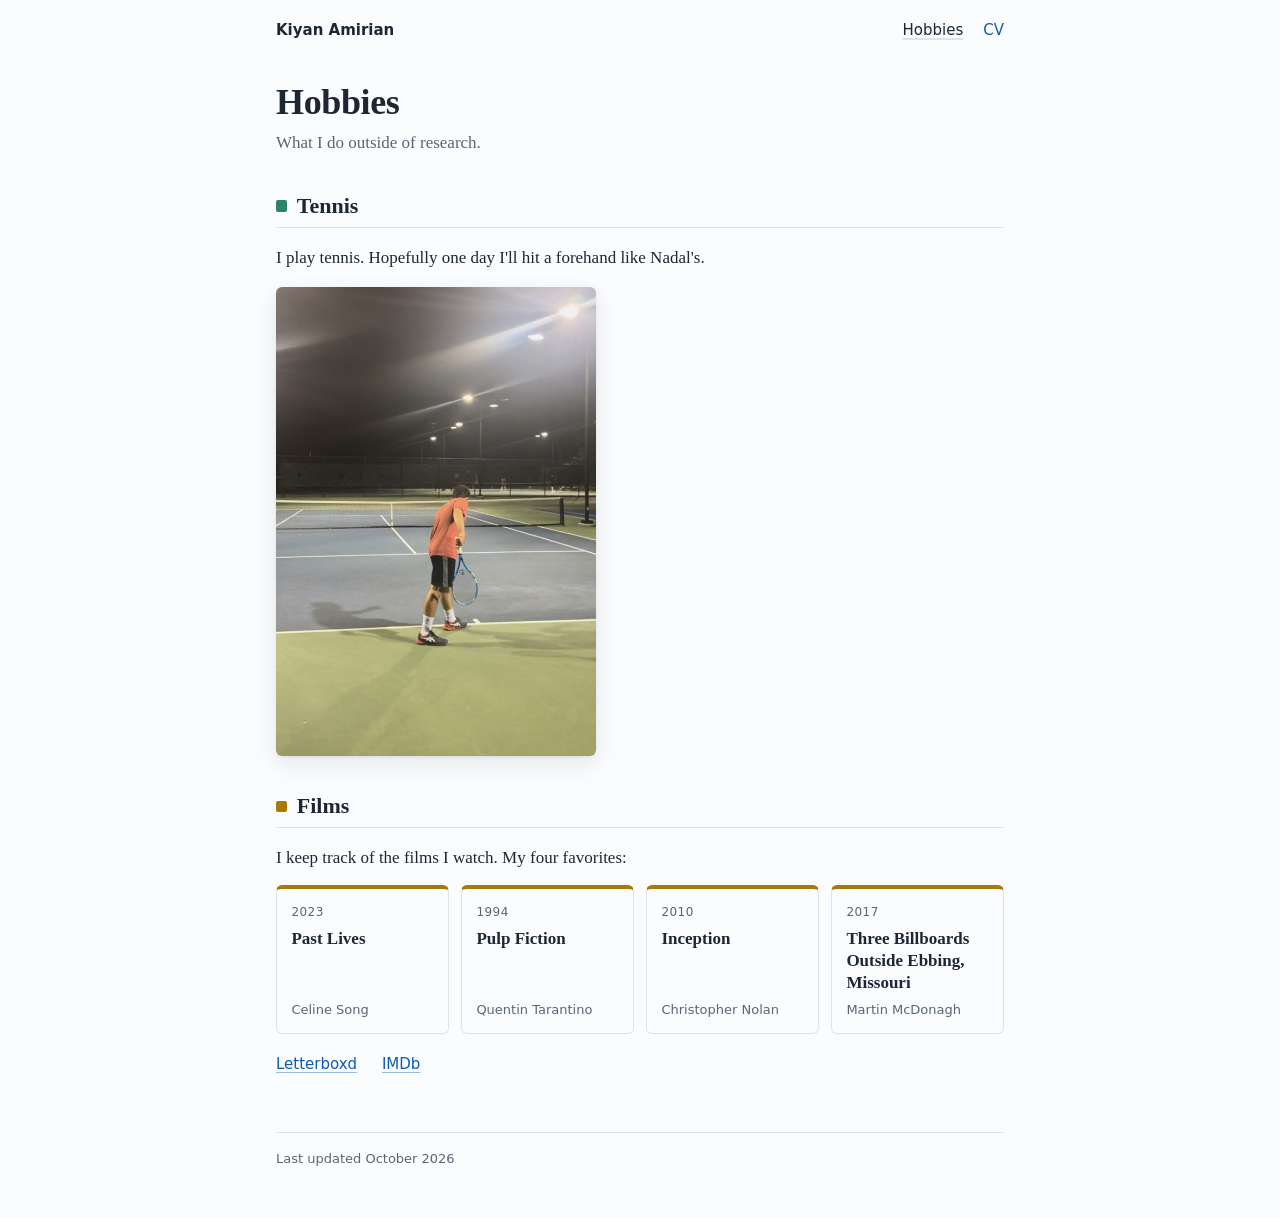
==== hobbies.html @ 1904d7dd "Add hobbies, news, research interests, teaching, awards, FP-DeErr logo, favicon, and search metadata" ====
<!DOCTYPE html>
<html lang="en">
<head>
<meta charset="utf-8">
<meta name="viewport" content="width=device-width, initial-scale=1">
<title>Hobbies | Kiyan Amirian</title>
<meta name="description" content="Kiyan Amirian outside of research: tennis and films.">
<link rel="canonical" href="https://kamirian.github.io/hobbies.html">
<link rel="icon" href="favicon.svg" type="image/svg+xml">
<link rel="icon" href="favicon-32.png" sizes="32x32" type="image/png">
<link rel="apple-touch-icon" href="apple-touch-icon.png">
<link rel="stylesheet" href="style.css">
</head>
<body>
<nav class="topbar" aria-label="Site">
  <a class="home" href="./">Kiyan Amirian</a>
  <ul>
    <li><a href="hobbies.html" aria-current="page">Hobbies</a></li>
    <li><a href="cv.pdf">CV</a></li>
  </ul>
</nav>
<main>

  <h1>Hobbies</h1>
  <p class="role">What I do outside of research.</p>

  <section class="hobby tennis" aria-labelledby="tennis">
    <h2 id="tennis">Tennis</h2>
    <p>I play tennis. Hopefully one day I'll hit a forehand like Nadal's.</p>
    <figure>
      <img src="tennis.jpg" alt="Kiyan about to serve on a floodlit tennis court at night" width="589" height="863" loading="lazy">
    </figure>
  </section>

  <section class="hobby films" aria-labelledby="films">
    <h2 id="films">Films</h2>
    <p>I keep track of the films I watch. My four favorites:</p>
    <ul class="film-cards">
      <li><a href="https://letterboxd.com/film/past-lives/"><span class="film-year">2023</span><span class="film-title">Past Lives</span><span class="film-meta">Celine Song</span></a></li>
      <li><a href="https://letterboxd.com/film/pulp-fiction/"><span class="film-year">1994</span><span class="film-title">Pulp Fiction</span><span class="film-meta">Quentin Tarantino</span></a></li>
      <li><a href="https://letterboxd.com/film/inception/"><span class="film-year">2010</span><span class="film-title">Inception</span><span class="film-meta">Christopher Nolan</span></a></li>
      <li><a href="https://letterboxd.com/film/three-billboards-outside-ebbing-missouri/"><span class="film-year">2017</span><span class="film-title">Three Billboards Outside Ebbing, Missouri</span><span class="film-meta">Martin McDonagh</span></a></li>
    </ul>
    <p class="linkrow">
      <a href="https://letterboxd.com/kiyanamirian/">Letterboxd</a>
      <a href="https://www.imdb.com/user/p.f5hll4k76wvq2uwtky4mo5vdn4/">IMDb</a>
    </p>
  </section>

  <footer>Last updated October 2026</footer>

</main>
</body>
</html>
---- style.css ----
:root {
  --bg: #fbfcfd;
  --ink: #1d2733;
  --muted: #5a6572;
  --rule: #dde3e9;
  --link: #0b5cad;
  --force: #2f6fb5;
  --phase: #a8780a;
  --ion: #2b8467;
  --shadow: 0 1px 2px rgba(29, 39, 51, 0.08), 0 8px 24px rgba(29, 39, 51, 0.10);
  --serif: Charter, "Bitstream Charter", "Sitka Text", Cambria, Georgia, serif;
  --sans: system-ui, -apple-system, "Segoe UI", Roboto, "Helvetica Neue", Arial, sans-serif;
}
@media (prefers-color-scheme: dark) {
  :root {
    --bg: #14181d;
    --ink: #e4e8ec;
    --muted: #9aa5b1;
    --rule: #2c343d;
    --link: #86b6ee;
    --force: #6fa3e0;
    --phase: #d9ab45;
    --ion: #5cc19d;
    --shadow: 0 1px 2px rgba(0, 0, 0, 0.4), 0 8px 24px rgba(0, 0, 0, 0.35);
  }
}
* { box-sizing: border-box; }
html { -webkit-text-size-adjust: 100%; }
body {
  margin: 0;
  background: var(--bg);
  color: var(--ink);
  font-family: var(--serif);
  font-size: 1.0625rem;
  line-height: 1.6;
}
main {
  max-width: 48rem;
  margin: 0 auto;
  padding: 2.5rem 1.25rem 3rem;
}
a {
  color: var(--link);
  text-underline-offset: 0.18em;
  text-decoration-thickness: 1px;
  text-decoration-color: color-mix(in srgb, var(--link) 40%, transparent);
}
a:hover { text-decoration-color: currentColor; }
a:focus-visible { outline: 2px solid var(--link); outline-offset: 2px; border-radius: 2px; }

/* top bar */
.topbar {
  max-width: 48rem;
  margin: 0 auto;
  padding: 1.1rem 1.25rem 0;
  display: flex;
  align-items: baseline;
  justify-content: space-between;
  gap: 1rem;
  font-family: var(--sans);
  font-size: 0.9375rem;
}
.topbar .home { color: var(--ink); font-weight: 600; text-decoration: none; }
.topbar ul { list-style: none; margin: 0; padding: 0; display: flex; gap: 1.25rem; }
.topbar a { text-decoration: none; }
.topbar a:hover { text-decoration: underline; }
.topbar a[aria-current="page"] { color: var(--ink); text-decoration: underline; text-decoration-color: var(--rule); text-decoration-thickness: 2px; }

/* intro with portrait */
header.intro {
  display: grid;
  grid-template-columns: 1fr 15rem;
  gap: 2.5rem;
  align-items: start;
  margin-bottom: 1rem;
}
.portrait { margin: 0.4rem 0 0; }
.portrait img {
  display: block;
  width: 100%;
  height: auto;
  aspect-ratio: 3 / 4;
  object-fit: cover;
  border-radius: 6px;
  box-shadow: var(--shadow);
}
h1 {
  font-size: 2.25rem;
  line-height: 1.15;
  font-weight: 700;
  margin: 0 0 0.35rem;
  letter-spacing: -0.01em;
}
.role { margin: 0 0 0.75rem; color: var(--muted); }
.links {
  list-style: none;
  padding: 0;
  margin: 0 0 1.25rem;
  display: flex;
  flex-wrap: wrap;
  gap: 0.35rem 1.25rem;
  font-family: var(--sans);
  font-size: 0.9375rem;
}
.about { margin: 0 0 0.75rem; }

section { margin-top: 2.75rem; }
h2 {
  font-size: 1.375rem;
  line-height: 1.3;
  font-weight: 700;
  margin: 0 0 1rem;
  padding-bottom: 0.4rem;
  border-bottom: 1px solid var(--rule);
}
h3 {
  font-size: 1.125rem;
  line-height: 1.35;
  margin: 0 0 0.2rem;
}
.meta {
  font-family: var(--sans);
  font-size: 0.875rem;
  color: var(--muted);
  margin: 0 0 0.5rem;
}
p.meta a { margin-right: 1rem; }
p { margin: 0 0 0.75rem; }

.parts {
  margin: 1.1rem 0 1.1rem 0.3rem;
  padding-left: 1.1rem;
  border-left: 2px solid var(--rule);
}

.decomp {
  display: flex;
  height: 0.9rem;
  margin: 0 0 1.2rem;
  border-radius: 0.3rem;
  overflow: hidden;
}
.decomp a { flex: 1; display: block; }
.decomp a + a { margin-left: 4px; }
.decomp a:focus-visible { outline-offset: 3px; }
.c-force { background: var(--force); }
.c-phase { background: var(--phase); }
.c-ion   { background: var(--ion); }

.tasks { list-style: none; padding: 0; margin: 0; }
.tasks li {
  position: relative;
  padding-left: 1.4rem;
  margin-bottom: 0.9rem;
}
.tasks li:last-child { margin-bottom: 0; }
.tasks li::before {
  content: "";
  position: absolute;
  left: 0;
  top: 0.5em;
  width: 0.65rem;
  height: 0.65rem;
  border-radius: 2px;
  background: var(--swatch);
}
.tasks .force { --swatch: var(--force); }
.tasks .phase { --swatch: var(--phase); }
.tasks .ion   { --swatch: var(--ion); }
.tasks strong { font-weight: 700; }

.tools { font-family: var(--sans); font-size: 0.9375rem; color: var(--muted); }

.entries { list-style: none; padding: 0; margin: 0; }
.entries li { margin-bottom: 1.1rem; }
.entries li:last-child { margin-bottom: 0; }
.entries .title { display: block; }

.earlier { margin-top: 1.75rem; }

/* hobbies page */
.hobby { margin-top: 2.25rem; }
.hobby h2 { display: flex; align-items: center; gap: 0.6rem; }
.hobby h2::before {
  content: "";
  width: 0.7rem;
  height: 0.7rem;
  border-radius: 2px;
  background: var(--swatch);
  flex: none;
}
.hobby.tennis { --swatch: var(--ion); }
.hobby.films  { --swatch: var(--phase); }
.hobby figure { margin: 1rem 0 0; max-width: 20rem; }
.hobby figure img {
  display: block;
  width: 100%;
  height: auto;
  border-radius: 6px;
  box-shadow: var(--shadow);
}
.hobby .linkrow { font-family: var(--sans); font-size: 0.9375rem; }
.hobby .linkrow a { margin-right: 1.25rem; }

footer {
  margin-top: 3.5rem;
  padding-top: 1rem;
  border-top: 1px solid var(--rule);
  font-family: var(--sans);
  font-size: 0.8125rem;
  color: var(--muted);
}

@media (max-width: 40rem) {
  header.intro { grid-template-columns: 1fr; gap: 1.25rem; }
  .portrait { order: -1; max-width: 13rem; margin: 0; }
  h1 { font-size: 1.9rem; }
}

/* affiliation under the portrait */
.portrait .affil {
  margin-top: 0.85rem;
  font-family: var(--sans);
  font-size: 0.8125rem;
  line-height: 1.45;
  color: var(--muted);
}

/* news */
.news { list-style: none; padding: 0; margin: 0; }
.news li {
  display: grid;
  grid-template-columns: 5.5rem 1fr;
  gap: 1rem;
  margin-bottom: 0.5rem;
}
.news .date {
  font-family: var(--sans);
  font-size: 0.875rem;
  color: var(--muted);
  padding-top: 0.15rem;
}

/* project with figure */
.project-body {
  display: grid;
  grid-template-columns: 1fr 11rem;
  gap: 1.75rem;
  align-items: start;
}
.fig { margin: 0.2rem 0 0; text-align: center; }
.fig img {
  display: block;
  width: 100%;
  max-width: 9.5rem;
  height: auto;
  margin: 0 auto;
}
.fig figcaption {
  margin-top: 0.5rem;
  font-family: var(--sans);
  font-size: 0.8125rem;
}


/* research interests */
.interests-label { margin: 0 0 0.3rem; font-weight: 700; }
.interests { margin: 0 0 1rem; padding-left: 1.2rem; }
.interests li { margin-bottom: 0.1rem; }

/* favorite films */
.film-cards {
  list-style: none;
  margin: 0.9rem 0 1.1rem;
  padding: 0;
  display: grid;
  grid-template-columns: repeat(auto-fill, minmax(9.5rem, 1fr));
  gap: 0.75rem;
}
.film-cards a {
  display: flex;
  flex-direction: column;
  gap: 0.35rem;
  height: 100%;
  padding: 0.85rem 0.9rem 0.8rem;
  border: 1px solid var(--rule);
  border-top: 4px solid var(--phase);
  border-radius: 6px;
  color: var(--ink);
  text-decoration: none;
}
.film-cards a:hover { border-color: var(--phase); }
.film-year { font-family: var(--sans); font-size: 0.75rem; color: var(--muted); letter-spacing: 0.04em; }
.film-title { font-weight: 700; line-height: 1.3; }
.film-meta { margin-top: auto; font-family: var(--sans); font-size: 0.8125rem; color: var(--muted); }

@media (max-width: 40rem) {
  .portrait .affil { display: none; }
  .project-body { grid-template-columns: 1fr; }
  .fig { max-width: 9.5rem; }
  .news li { grid-template-columns: 4.75rem 1fr; gap: 0.75rem; }
}
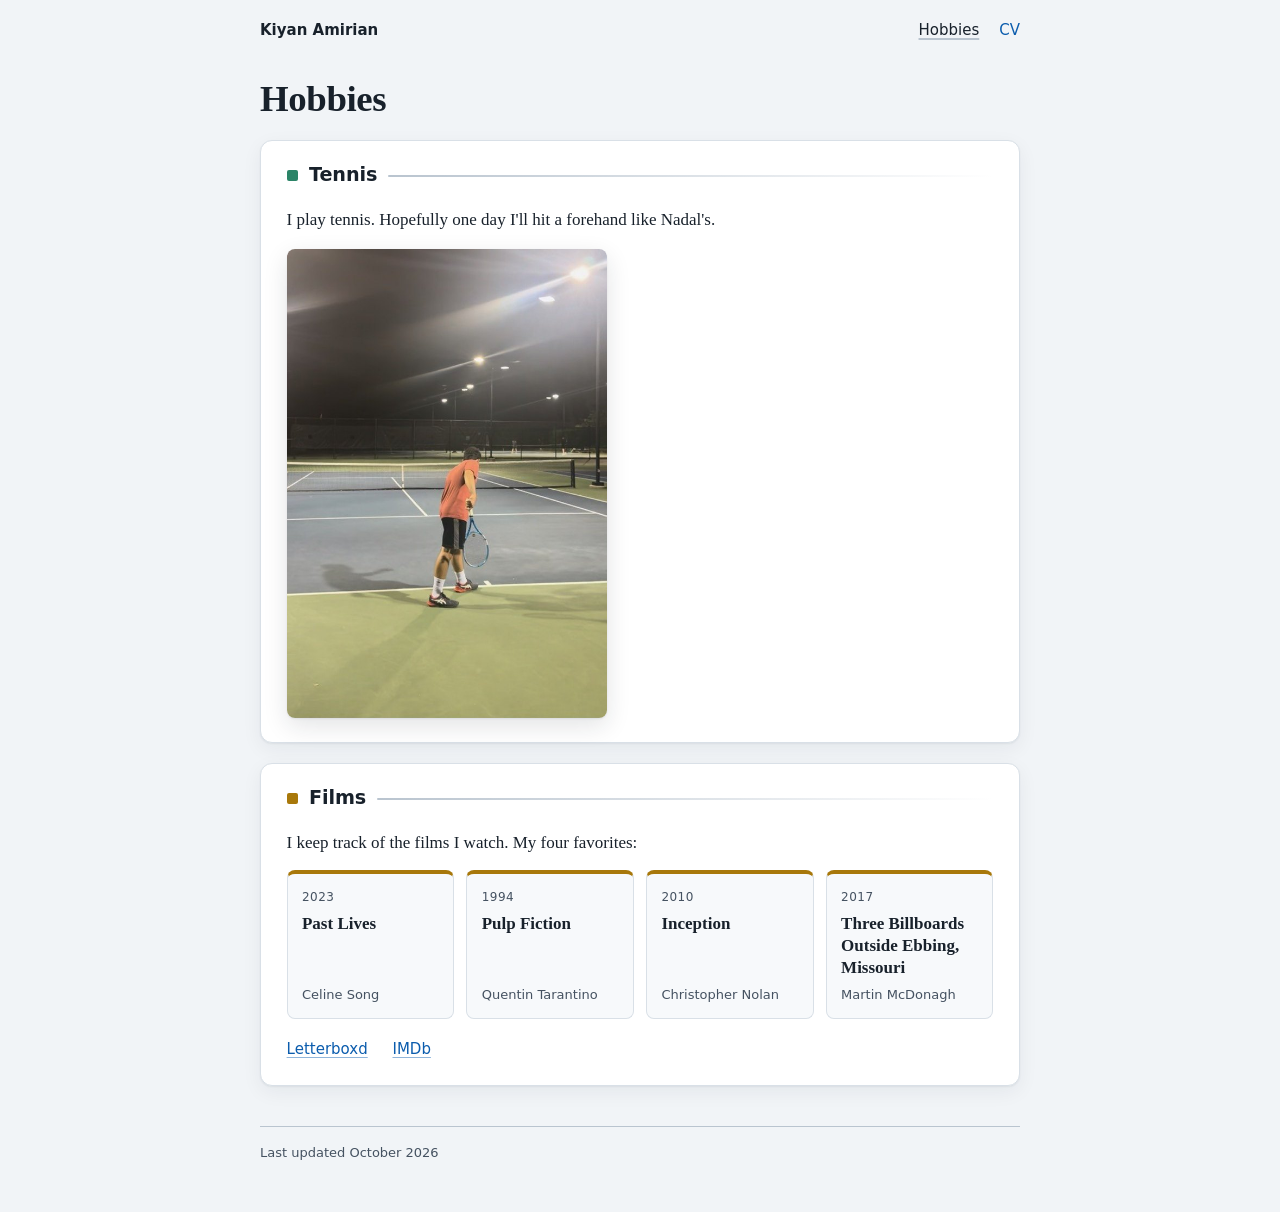
==== commit 7b0265b2: "Redesign: boxed sections, research interests, instability figure, labelled contact buttons" ====
--- a/hobbies.html
+++ b/hobbies.html
@@ -22,9 +22,8 @@
 <main>
 
   <h1>Hobbies</h1>
-  <p class="role">What I do outside of research.</p>
 
-  <section class="hobby tennis" aria-labelledby="tennis">
+  <section class="card hobby tennis" aria-labelledby="tennis">
     <h2 id="tennis">Tennis</h2>
     <p>I play tennis. Hopefully one day I'll hit a forehand like Nadal's.</p>
     <figure>
@@ -32,7 +31,7 @@
     </figure>
   </section>
 
-  <section class="hobby films" aria-labelledby="films">
+  <section class="card hobby films" aria-labelledby="films">
     <h2 id="films">Films</h2>
     <p>I keep track of the films I watch. My four favorites:</p>
     <ul class="film-cards">
--- a/style.css
+++ b/style.css
@@ -1,56 +1,67 @@
 :root {
-  --bg: #fbfcfd;
-  --ink: #1d2733;
-  --muted: #5a6572;
-  --rule: #dde3e9;
+  --page: #f1f4f7;
+  --card: #ffffff;
+  --box: #f7f9fb;
+  --ink: #18212b;
+  --muted: #455261;
+  --rule: #d9e0e7;
+  --rule-strong: #b9c4cf;
   --link: #0b5cad;
   --force: #2f6fb5;
   --phase: #a8780a;
   --ion: #2b8467;
-  --shadow: 0 1px 2px rgba(29, 39, 51, 0.08), 0 8px 24px rgba(29, 39, 51, 0.10);
+  --shadow: 0 1px 2px rgba(24, 33, 43, 0.06), 0 6px 20px rgba(24, 33, 43, 0.06);
+  --photo-shadow: 0 1px 2px rgba(24, 33, 43, 0.08), 0 8px 24px rgba(24, 33, 43, 0.12);
   --serif: Charter, "Bitstream Charter", "Sitka Text", Cambria, Georgia, serif;
   --sans: system-ui, -apple-system, "Segoe UI", Roboto, "Helvetica Neue", Arial, sans-serif;
+  --mono: ui-monospace, "SF Mono", Menlo, Consolas, "Liberation Mono", monospace;
 }
 @media (prefers-color-scheme: dark) {
   :root {
-    --bg: #14181d;
-    --ink: #e4e8ec;
-    --muted: #9aa5b1;
-    --rule: #2c343d;
-    --link: #86b6ee;
+    --page: #0f1317;
+    --card: #171c22;
+    --box: #1d232a;
+    --ink: #e8ecf0;
+    --muted: #b3bdc8;
+    --rule: #2b333c;
+    --rule-strong: #46515d;
+    --link: #8dbcf2;
     --force: #6fa3e0;
     --phase: #d9ab45;
     --ion: #5cc19d;
-    --shadow: 0 1px 2px rgba(0, 0, 0, 0.4), 0 8px 24px rgba(0, 0, 0, 0.35);
+    --shadow: 0 1px 2px rgba(0, 0, 0, 0.35);
+    --photo-shadow: 0 1px 2px rgba(0, 0, 0, 0.4), 0 8px 24px rgba(0, 0, 0, 0.35);
   }
 }
 * { box-sizing: border-box; }
 html { -webkit-text-size-adjust: 100%; }
 body {
   margin: 0;
-  background: var(--bg);
+  background: var(--page);
   color: var(--ink);
   font-family: var(--serif);
   font-size: 1.0625rem;
   line-height: 1.6;
 }
 main {
-  max-width: 48rem;
+  max-width: 50rem;
   margin: 0 auto;
-  padding: 2.5rem 1.25rem 3rem;
+  padding: 2.25rem 1.25rem 3rem;
+  counter-reset: sec;
 }
 a {
   color: var(--link);
   text-underline-offset: 0.18em;
   text-decoration-thickness: 1px;
-  text-decoration-color: color-mix(in srgb, var(--link) 40%, transparent);
+  text-decoration-color: color-mix(in srgb, var(--link) 45%, transparent);
 }
 a:hover { text-decoration-color: currentColor; }
 a:focus-visible { outline: 2px solid var(--link); outline-offset: 2px; border-radius: 2px; }
+p { margin: 0 0 0.75rem; }
 
 /* top bar */
 .topbar {
-  max-width: 48rem;
+  max-width: 50rem;
   margin: 0 auto;
   padding: 1.1rem 1.25rem 0;
   display: flex;
@@ -64,7 +75,7 @@
 .topbar ul { list-style: none; margin: 0; padding: 0; display: flex; gap: 1.25rem; }
 .topbar a { text-decoration: none; }
 .topbar a:hover { text-decoration: underline; }
-.topbar a[aria-current="page"] { color: var(--ink); text-decoration: underline; text-decoration-color: var(--rule); text-decoration-thickness: 2px; }
+.topbar a[aria-current="page"] { color: var(--ink); text-decoration: underline; text-decoration-color: var(--rule-strong); text-decoration-thickness: 2px; }
 
 /* intro with portrait */
 header.intro {
@@ -72,7 +83,7 @@
   grid-template-columns: 1fr 15rem;
   gap: 2.5rem;
   align-items: start;
-  margin-bottom: 1rem;
+  margin-bottom: 2rem;
 }
 .portrait { margin: 0.4rem 0 0; }
 .portrait img {
@@ -81,106 +92,259 @@
   height: auto;
   aspect-ratio: 3 / 4;
   object-fit: cover;
-  border-radius: 6px;
-  box-shadow: var(--shadow);
+  border-radius: 8px;
+  box-shadow: var(--photo-shadow);
 }
 h1 {
-  font-size: 2.25rem;
+  font-size: 2.3rem;
   line-height: 1.15;
   font-weight: 700;
-  margin: 0 0 0.35rem;
+  margin: 0 0 0.4rem;
   letter-spacing: -0.01em;
 }
-.role { margin: 0 0 0.75rem; color: var(--muted); }
-.links {
-  list-style: none;
-  padding: 0;
-  margin: 0 0 1.25rem;
-  display: flex;
-  flex-wrap: wrap;
-  gap: 0.35rem 1.25rem;
-  font-family: var(--sans);
-  font-size: 0.9375rem;
-}
+.role { margin: 0 0 0.85rem; color: var(--muted); }
 .about { margin: 0 0 0.75rem; }
 
-section { margin-top: 2.75rem; }
+/* contact links: boxed buttons with icon and name (icons: Font Awesome Free, CC BY 4.0) */
+.buttons { list-style: none; margin: 0 0 1.15rem; padding: 0; display: flex; flex-wrap: wrap; gap: 0.5rem; }
+.buttons a {
+  display: inline-flex;
+  align-items: center;
+  gap: 0.45rem;
+  padding: 0.38rem 0.75rem;
+  border: 1px solid var(--rule-strong);
+  border-radius: 7px;
+  background: var(--card);
+  color: var(--ink);
+  font-family: var(--sans);
+  font-size: 0.875rem;
+  font-weight: 500;
+  text-decoration: none;
+}
+.buttons a:hover, .buttons a:focus-visible { border-color: var(--link); color: var(--link); }
+.buttons svg { display: block; width: 1.05rem; height: 1.05rem; flex: none; }
+.buttons .scholar svg { color: #4285f4; }
+.buttons .orcid svg { color: #a6ce39; }
+.buttons .linkedin svg { color: #0a66c2; }
+
+/* sections as cards, with numbered sans-serif headers */
+.card {
+  background: var(--card);
+  border: 1px solid var(--rule);
+  border-radius: 12px;
+  box-shadow: var(--shadow);
+  padding: 1.4rem 1.6rem 1.5rem;
+  margin-top: 1.25rem;
+  counter-increment: sec;
+}
 h2 {
-  font-size: 1.375rem;
+  display: flex;
+  align-items: center;
+  gap: 0.7rem;
+  margin: 0 0 1.1rem;
+  font-family: var(--sans);
+  font-size: 1.2rem;
   line-height: 1.3;
   font-weight: 700;
-  margin: 0 0 1rem;
-  padding-bottom: 0.4rem;
-  border-bottom: 1px solid var(--rule);
+  letter-spacing: -0.005em;
+}
+.card h2::before {
+  content: counter(sec, decimal-leading-zero);
+  font-family: var(--mono);
+  font-size: 0.75rem;
+  font-weight: 600;
+  color: var(--link);
+}
+h2::after {
+  content: "";
+  flex: 1;
+  height: 2px;
+  border-radius: 2px;
+  background: linear-gradient(90deg, var(--rule-strong), transparent);
 }
 h3 {
-  font-size: 1.125rem;
+  font-family: var(--sans);
+  font-size: 1.0625rem;
   line-height: 1.35;
-  margin: 0 0 0.2rem;
+  font-weight: 650;
+  margin: 0;
 }
 .meta {
+  font-family: var(--sans);
+  font-size: 0.9rem;
+  color: var(--muted);
+  margin: 0.15rem 0 0.5rem;
+}
+.links-row a { margin-right: 1rem; }
+.when {
+  flex: none;
   font-family: var(--sans);
   font-size: 0.875rem;
   color: var(--muted);
-  margin: 0 0 0.5rem;
-}
-p.meta a { margin-right: 1rem; }
-p { margin: 0 0 0.75rem; }
-
-.parts {
-  margin: 1.1rem 0 1.1rem 0.3rem;
-  padding-left: 1.1rem;
-  border-left: 2px solid var(--rule);
-}
-
-.decomp {
-  display: flex;
-  height: 0.9rem;
-  margin: 0 0 1.2rem;
-  border-radius: 0.3rem;
-  overflow: hidden;
-}
-.decomp a { flex: 1; display: block; }
-.decomp a + a { margin-left: 4px; }
-.decomp a:focus-visible { outline-offset: 3px; }
-.c-force { background: var(--force); }
-.c-phase { background: var(--phase); }
-.c-ion   { background: var(--ion); }
-
-.tasks { list-style: none; padding: 0; margin: 0; }
-.tasks li {
-  position: relative;
-  padding-left: 1.4rem;
-  margin-bottom: 0.9rem;
-}
-.tasks li:last-child { margin-bottom: 0; }
-.tasks li::before {
-  content: "";
-  position: absolute;
-  left: 0;
-  top: 0.5em;
-  width: 0.65rem;
-  height: 0.65rem;
-  border-radius: 2px;
-  background: var(--swatch);
-}
-.tasks .force { --swatch: var(--force); }
-.tasks .phase { --swatch: var(--phase); }
-.tasks .ion   { --swatch: var(--ion); }
-.tasks strong { font-weight: 700; }
-
+  white-space: nowrap;
+}
+
+/* entries inside a section: each one a box */
+.boxes { list-style: none; margin: 0; padding: 0; display: grid; gap: 0.75rem; }
+.entry {
+  background: var(--box);
+  border: 1px solid var(--rule);
+  border-radius: 10px;
+  padding: 1rem 1.15rem 1.05rem;
+}
+article.entry + article.entry { margin-top: 1rem; }
+.entry-head {
+  display: flex;
+  align-items: baseline;
+  justify-content: space-between;
+  gap: 1rem;
+}
+.entry p:last-child { margin-bottom: 0; }
+.boxes .entry p:not(.meta) { margin-top: 0.35rem; font-size: 1rem; }
+
+/* single-line rows (teaching, awards) */
+.rows { list-style: none; margin: 0; padding: 0; }
+.rows li {
+  display: flex;
+  align-items: baseline;
+  justify-content: space-between;
+  gap: 1.25rem;
+  padding: 0.6rem 0;
+  border-top: 1px solid var(--rule);
+}
+.rows li:first-child { border-top: 0; padding-top: 0; }
+.rows li:last-child { padding-bottom: 0; }
+
+/* research interests: numbered, title and one line each */
+.interests {
+  list-style: none;
+  margin: 0;
+  padding: 0;
+  display: grid;
+  grid-template-columns: repeat(2, minmax(0, 1fr));
+  gap: 0.75rem;
+  counter-reset: interest;
+}
+.interests li {
+  counter-increment: interest;
+  display: flex;
+  flex-direction: column;
+  gap: 0.25rem;
+  padding: 0.85rem 1rem 0.9rem;
+  background: var(--box);
+  border: 1px solid var(--rule);
+  border-radius: 10px;
+}
+.i-title {
+  display: flex;
+  align-items: baseline;
+  gap: 0.5rem;
+  font-family: var(--sans);
+  font-weight: 650;
+  font-size: 1rem;
+  line-height: 1.35;
+}
+.i-title::before {
+  content: counter(interest, decimal-leading-zero);
+  font-family: var(--mono);
+  font-size: 0.75rem;
+  font-weight: 600;
+  color: var(--link);
+}
+.i-text { font-size: 0.9375rem; line-height: 1.5; color: var(--muted); }
+
+/* news */
+.news { list-style: none; padding: 0; margin: 0; }
+.news li {
+  display: grid;
+  grid-template-columns: 6rem 1fr;
+  gap: 1rem;
+  padding: 0.5rem 0;
+  border-top: 1px solid var(--rule);
+}
+.news li:first-child { border-top: 0; padding-top: 0; }
+.news li:last-child { padding-bottom: 0; }
+.news .date {
+  font-family: var(--sans);
+  font-size: 0.875rem;
+  font-weight: 600;
+  color: var(--muted);
+  padding-top: 0.15rem;
+}
+
+/* FP-DeErr: paragraph with a small logo level with it */
+.project-body {
+  display: grid;
+  grid-template-columns: 1fr 5.5rem;
+  gap: 1.25rem;
+  align-items: start;
+  margin-top: 0.4rem;
+}
+.project-body p { margin: 0; }
+.logo { margin: 0; }
+.logo img { display: block; width: 100%; height: auto; }
+
+/* FP-DeErr task cards: figure on top, description below */
+.task-cards {
+  list-style: none;
+  margin: 1rem 0 0.9rem;
+  padding: 0;
+  display: grid;
+  grid-template-columns: repeat(3, minmax(0, 1fr));
+  gap: 0.75rem;
+}
+.task-cards li {
+  display: flex;
+  flex-direction: column;
+  gap: 0.6rem;
+  padding: 0.8rem 0.85rem 0.9rem;
+  background: var(--card);
+  border: 1px solid var(--rule);
+  border-top: 4px solid var(--swatch);
+  border-radius: 8px;
+}
+.task-cards .force { --swatch: var(--force); }
+.task-cards .phase { --swatch: var(--phase); }
+.task-cards .ion   { --swatch: var(--ion); }
+.task-cards p { margin: 0; font-size: 0.9375rem; line-height: 1.55; }
+.task-cards strong { font-weight: 700; }
+.task-cards li:hover { border-color: var(--swatch); }
+.task-fig { display: block; padding: 0.2rem 0.3rem 0; border-radius: 4px; }
+.task-fig:focus-visible { outline-offset: 3px; }
+.task-fig svg { display: block; width: 100%; height: auto; overflow: visible; }
+.task-fig .f-dft, .task-fig .f-fp, .task-fig .f-arc, .task-fig .f-base { fill: none; stroke-width: 4.6; }
+.task-fig .f-dft { stroke: var(--ink); }
+.task-fig .f-fp { stroke: var(--swatch); stroke-dasharray: 13 9; }
+.task-fig .f-dft-fill { fill: var(--ink); }
+.task-fig .f-fp-fill { fill: var(--swatch); }
+.task-fig .f-fp-pt { fill: var(--card); stroke: var(--swatch); stroke-width: 3.5; }
+.task-fig .f-other, .task-fig .f-atom { fill: none; stroke: var(--muted); stroke-width: 2.5; }
+.task-fig .f-arc { stroke: var(--muted); stroke-width: 2.5; }
+.task-fig .f-base { stroke: var(--rule-strong); stroke-width: 2.5; }
+.task-fig .f-label { fill: var(--muted); font-size: 24px; font-style: italic; font-family: var(--sans); }
 .tools { font-family: var(--sans); font-size: 0.9375rem; color: var(--muted); }
 
-.entries { list-style: none; padding: 0; margin: 0; }
-.entries li { margin-bottom: 1.1rem; }
-.entries li:last-child { margin-bottom: 0; }
-.entries .title { display: block; }
-
-.earlier { margin-top: 1.75rem; }
+/* earlier paper: text with its figure */
+.paper-body { margin-top: 0.4rem; }
+.paper-body > p { margin: 0 0 1rem; }
+.paper-fig { margin: 0; max-width: 34rem; }
+.paper-fig img {
+  display: block;
+  width: 100%;
+  height: auto;
+  background: #ffffff;
+  border: 1px solid var(--rule);
+  border-radius: 6px;
+}
+.paper-fig figcaption {
+  margin-top: 0.45rem;
+  font-family: var(--sans);
+  font-size: 0.8125rem;
+  line-height: 1.45;
+  color: var(--muted);
+}
 
 /* hobbies page */
-.hobby { margin-top: 2.25rem; }
-.hobby h2 { display: flex; align-items: center; gap: 0.6rem; }
 .hobby h2::before {
   content: "";
   width: 0.7rem;
@@ -196,77 +360,11 @@
   display: block;
   width: 100%;
   height: auto;
-  border-radius: 6px;
-  box-shadow: var(--shadow);
-}
-.hobby .linkrow { font-family: var(--sans); font-size: 0.9375rem; }
+  border-radius: 8px;
+  box-shadow: var(--photo-shadow);
+}
+.hobby .linkrow { font-family: var(--sans); font-size: 0.9375rem; margin: 0; }
 .hobby .linkrow a { margin-right: 1.25rem; }
-
-footer {
-  margin-top: 3.5rem;
-  padding-top: 1rem;
-  border-top: 1px solid var(--rule);
-  font-family: var(--sans);
-  font-size: 0.8125rem;
-  color: var(--muted);
-}
-
-@media (max-width: 40rem) {
-  header.intro { grid-template-columns: 1fr; gap: 1.25rem; }
-  .portrait { order: -1; max-width: 13rem; margin: 0; }
-  h1 { font-size: 1.9rem; }
-}
-
-/* affiliation under the portrait */
-.portrait .affil {
-  margin-top: 0.85rem;
-  font-family: var(--sans);
-  font-size: 0.8125rem;
-  line-height: 1.45;
-  color: var(--muted);
-}
-
-/* news */
-.news { list-style: none; padding: 0; margin: 0; }
-.news li {
-  display: grid;
-  grid-template-columns: 5.5rem 1fr;
-  gap: 1rem;
-  margin-bottom: 0.5rem;
-}
-.news .date {
-  font-family: var(--sans);
-  font-size: 0.875rem;
-  color: var(--muted);
-  padding-top: 0.15rem;
-}
-
-/* project with figure */
-.project-body {
-  display: grid;
-  grid-template-columns: 1fr 11rem;
-  gap: 1.75rem;
-  align-items: start;
-}
-.fig { margin: 0.2rem 0 0; text-align: center; }
-.fig img {
-  display: block;
-  width: 100%;
-  max-width: 9.5rem;
-  height: auto;
-  margin: 0 auto;
-}
-.fig figcaption {
-  margin-top: 0.5rem;
-  font-family: var(--sans);
-  font-size: 0.8125rem;
-}
-
-
-/* research interests */
-.interests-label { margin: 0 0 0.3rem; font-weight: 700; }
-.interests { margin: 0 0 1rem; padding-left: 1.2rem; }
-.interests li { margin-bottom: 0.1rem; }
 
 /* favorite films */
 .film-cards {
@@ -283,9 +381,10 @@
   gap: 0.35rem;
   height: 100%;
   padding: 0.85rem 0.9rem 0.8rem;
+  background: var(--box);
   border: 1px solid var(--rule);
   border-top: 4px solid var(--phase);
-  border-radius: 6px;
+  border-radius: 8px;
   color: var(--ink);
   text-decoration: none;
 }
@@ -294,9 +393,25 @@
 .film-title { font-weight: 700; line-height: 1.3; }
 .film-meta { margin-top: auto; font-family: var(--sans); font-size: 0.8125rem; color: var(--muted); }
 
+footer {
+  margin-top: 2.5rem;
+  padding-top: 1rem;
+  border-top: 1px solid var(--rule-strong);
+  font-family: var(--sans);
+  font-size: 0.8125rem;
+  color: var(--muted);
+}
+
 @media (max-width: 40rem) {
-  .portrait .affil { display: none; }
-  .project-body { grid-template-columns: 1fr; }
-  .fig { max-width: 9.5rem; }
-  .news li { grid-template-columns: 4.75rem 1fr; gap: 0.75rem; }
-}
+  header.intro { grid-template-columns: 1fr; gap: 1.25rem; }
+  .portrait { order: -1; max-width: 13rem; margin: 0; }
+  h1 { font-size: 1.9rem; }
+  .card { padding: 1.15rem 1.05rem 1.2rem; border-radius: 10px; }
+  .entry { padding: 0.9rem 0.95rem; }
+  .entry-head, .rows li { flex-direction: column; gap: 0.1rem; }
+  .project-body { grid-template-columns: 1fr 4.5rem; gap: 0.9rem; }
+  .task-cards { grid-template-columns: 1fr; }
+  .task-fig { max-width: 15rem; }
+  .news li { grid-template-columns: 1fr; gap: 0.1rem; }
+  .interests { grid-template-columns: 1fr; }
+}
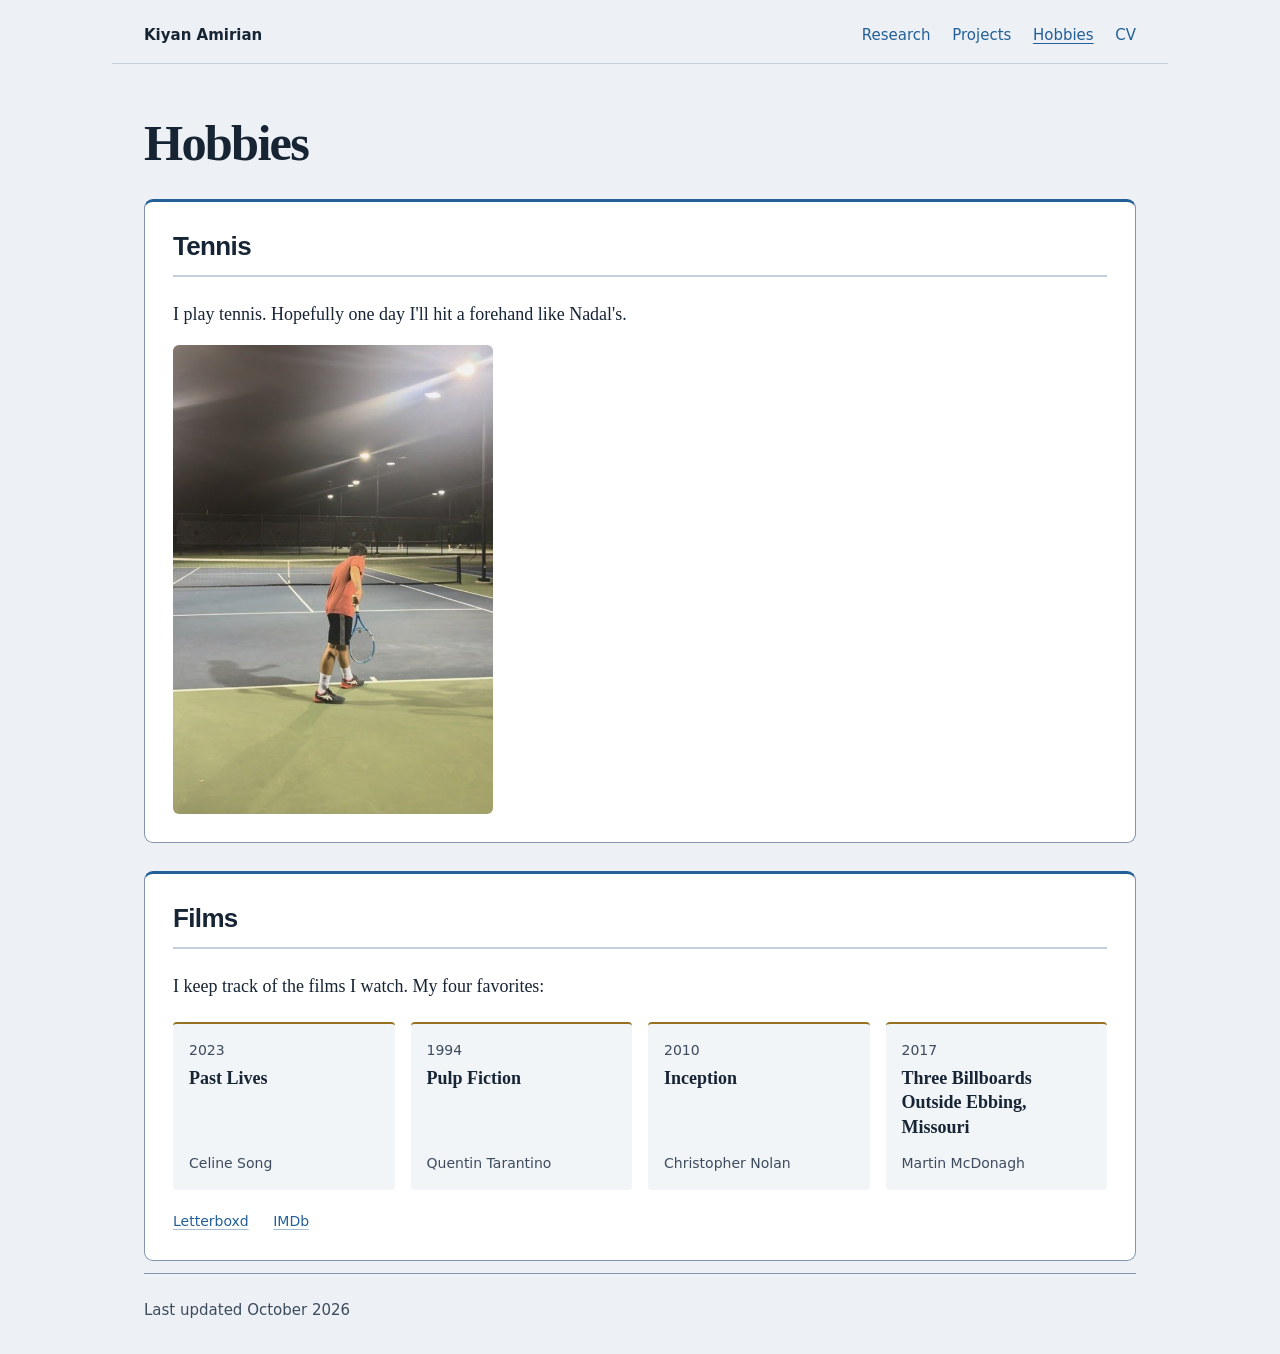
==== commit a5f74d20: "Refine website content and research sections" ====
--- a/hobbies.html
+++ b/hobbies.html
@@ -12,14 +12,17 @@
 <link rel="stylesheet" href="style.css">
 </head>
 <body>
+<a class="skip-link" href="#main">Skip to content</a>
 <nav class="topbar" aria-label="Site">
   <a class="home" href="./">Kiyan Amirian</a>
   <ul>
+    <li><a href="./#research">Research</a></li>
+    <li><a href="./#projects">Projects</a></li>
     <li><a href="hobbies.html" aria-current="page">Hobbies</a></li>
     <li><a href="cv.pdf">CV</a></li>
   </ul>
 </nav>
-<main>
+<main id="main">
 
   <h1>Hobbies</h1>
 
--- a/style.css
+++ b/style.css
@@ -1,417 +1,201 @@
 :root {
-  --page: #f1f4f7;
-  --card: #ffffff;
-  --box: #f7f9fb;
-  --ink: #18212b;
-  --muted: #455261;
-  --rule: #d9e0e7;
-  --rule-strong: #b9c4cf;
-  --link: #0b5cad;
-  --force: #2f6fb5;
-  --phase: #a8780a;
-  --ion: #2b8467;
-  --shadow: 0 1px 2px rgba(24, 33, 43, 0.06), 0 6px 20px rgba(24, 33, 43, 0.06);
-  --photo-shadow: 0 1px 2px rgba(24, 33, 43, 0.08), 0 8px 24px rgba(24, 33, 43, 0.12);
+  color-scheme: light dark;
+  --page: #edf1f5;
+  --card: #fff;
+  --box: #f2f5f8;
+  --ink: #172434;
+  --muted: #3d4b5d;
+  --rule: #c4cfdc;
+  --rule-strong: #8295ad;
+  --link: #235f97;
+  --force: #3476ad;
+  --phase: #967122;
+  --ion: #32816e;
   --serif: Charter, "Bitstream Charter", "Sitka Text", Cambria, Georgia, serif;
   --sans: system-ui, -apple-system, "Segoe UI", Roboto, "Helvetica Neue", Arial, sans-serif;
-  --mono: ui-monospace, "SF Mono", Menlo, Consolas, "Liberation Mono", monospace;
+  --heading: "Avenir Next", Avenir, "Segoe UI", Arial, sans-serif;
+  --mono: ui-monospace, "SF Mono", Menlo, Consolas, monospace;
 }
 @media (prefers-color-scheme: dark) {
   :root {
-    --page: #0f1317;
-    --card: #171c22;
-    --box: #1d232a;
-    --ink: #e8ecf0;
-    --muted: #b3bdc8;
-    --rule: #2b333c;
-    --rule-strong: #46515d;
-    --link: #8dbcf2;
-    --force: #6fa3e0;
-    --phase: #d9ab45;
-    --ion: #5cc19d;
-    --shadow: 0 1px 2px rgba(0, 0, 0, 0.35);
-    --photo-shadow: 0 1px 2px rgba(0, 0, 0, 0.4), 0 8px 24px rgba(0, 0, 0, 0.35);
+    --page: #141a22;
+    --card: #19222d;
+    --box: #202b38;
+    --ink: #e4ebf4;
+    --muted: #c8d4e3;
+    --rule: #4c6077;
+    --rule-strong: #7f95b1;
+    --link: #93c7f5;
+    --force: #7eb0e0;
+    --phase: #d8b064;
+    --ion: #79bfa9;
   }
 }
 * { box-sizing: border-box; }
-html { -webkit-text-size-adjust: 100%; }
-body {
-  margin: 0;
-  background: var(--page);
-  color: var(--ink);
-  font-family: var(--serif);
-  font-size: 1.0625rem;
-  line-height: 1.6;
-}
-main {
-  max-width: 50rem;
-  margin: 0 auto;
-  padding: 2.25rem 1.25rem 3rem;
-  counter-reset: sec;
-}
-a {
-  color: var(--link);
-  text-underline-offset: 0.18em;
-  text-decoration-thickness: 1px;
-  text-decoration-color: color-mix(in srgb, var(--link) 45%, transparent);
-}
+html { -webkit-text-size-adjust: 100%; scroll-padding-top: 1.5rem; }
+body { margin: 0; background: var(--page); color: var(--ink); font: 1.125rem/1.65 var(--serif); }
+main, .topbar { width: min(100%, 66rem); margin-inline: auto; padding-inline: 2rem; }
+main { padding-top: 3.25rem; padding-bottom: 2rem; }
+a { color: var(--link); text-underline-offset: 0.2em; text-decoration-thickness: 1px; text-decoration-color: color-mix(in srgb, var(--link) 40%, transparent); }
 a:hover { text-decoration-color: currentColor; }
-a:focus-visible { outline: 2px solid var(--link); outline-offset: 2px; border-radius: 2px; }
-p { margin: 0 0 0.75rem; }
-
-/* top bar */
-.topbar {
-  max-width: 50rem;
-  margin: 0 auto;
-  padding: 1.1rem 1.25rem 0;
-  display: flex;
-  align-items: baseline;
-  justify-content: space-between;
-  gap: 1rem;
-  font-family: var(--sans);
-  font-size: 0.9375rem;
-}
-.topbar .home { color: var(--ink); font-weight: 600; text-decoration: none; }
-.topbar ul { list-style: none; margin: 0; padding: 0; display: flex; gap: 1.25rem; }
+a:focus-visible, summary:focus-visible { outline: 2px solid var(--link); outline-offset: 4px; border-radius: 2px; }
+p { margin: 0 0 0.8rem; }
+img { max-width: 100%; }
+.skip-link { position: absolute; top: -8rem; left: 1rem; padding: .6rem 1rem; background: var(--card); z-index: 10; }
+.skip-link:focus { top: 1rem; }
+.topbar { display: flex; align-items: baseline; justify-content: space-between; gap: 1rem; padding-top: 1.5rem; padding-bottom: 1rem; border-bottom: 1px solid var(--rule); font: .9375rem/1.5 var(--sans); }
+.topbar .home { color: var(--ink); font-weight: 650; }
+.topbar ul { display: flex; flex-wrap: wrap; list-style: none; margin: 0; padding: 0; gap: 1.35rem; }
 .topbar a { text-decoration: none; }
-.topbar a:hover { text-decoration: underline; }
-.topbar a[aria-current="page"] { color: var(--ink); text-decoration: underline; text-decoration-color: var(--rule-strong); text-decoration-thickness: 2px; }
-
-/* intro with portrait */
-header.intro {
-  display: grid;
-  grid-template-columns: 1fr 15rem;
-  gap: 2.5rem;
-  align-items: start;
-  margin-bottom: 2rem;
-}
-.portrait { margin: 0.4rem 0 0; }
-.portrait img {
-  display: block;
-  width: 100%;
-  height: auto;
-  aspect-ratio: 3 / 4;
-  object-fit: cover;
-  border-radius: 8px;
-  box-shadow: var(--photo-shadow);
-}
-h1 {
-  font-size: 2.3rem;
-  line-height: 1.15;
-  font-weight: 700;
-  margin: 0 0 0.4rem;
-  letter-spacing: -0.01em;
-}
-.role { margin: 0 0 0.85rem; color: var(--muted); }
-.about { margin: 0 0 0.75rem; }
-
-/* contact links: boxed buttons with icon and name (icons: Font Awesome Free, CC BY 4.0) */
-.buttons { list-style: none; margin: 0 0 1.15rem; padding: 0; display: flex; flex-wrap: wrap; gap: 0.5rem; }
-.buttons a {
-  display: inline-flex;
-  align-items: center;
-  gap: 0.45rem;
-  padding: 0.38rem 0.75rem;
-  border: 1px solid var(--rule-strong);
-  border-radius: 7px;
-  background: var(--card);
-  color: var(--ink);
-  font-family: var(--sans);
-  font-size: 0.875rem;
-  font-weight: 500;
-  text-decoration: none;
-}
-.buttons a:hover, .buttons a:focus-visible { border-color: var(--link); color: var(--link); }
-.buttons svg { display: block; width: 1.05rem; height: 1.05rem; flex: none; }
-.buttons .scholar svg { color: #4285f4; }
-.buttons .orcid svg { color: #a6ce39; }
-.buttons .linkedin svg { color: #0a66c2; }
-
-/* sections as cards, with numbered sans-serif headers */
-.card {
-  background: var(--card);
-  border: 1px solid var(--rule);
-  border-radius: 12px;
-  box-shadow: var(--shadow);
-  padding: 1.4rem 1.6rem 1.5rem;
-  margin-top: 1.25rem;
-  counter-increment: sec;
-}
-h2 {
-  display: flex;
-  align-items: center;
-  gap: 0.7rem;
-  margin: 0 0 1.1rem;
-  font-family: var(--sans);
-  font-size: 1.2rem;
-  line-height: 1.3;
-  font-weight: 700;
-  letter-spacing: -0.005em;
-}
-.card h2::before {
-  content: counter(sec, decimal-leading-zero);
-  font-family: var(--mono);
-  font-size: 0.75rem;
-  font-weight: 600;
-  color: var(--link);
-}
-h2::after {
-  content: "";
-  flex: 1;
-  height: 2px;
-  border-radius: 2px;
-  background: linear-gradient(90deg, var(--rule-strong), transparent);
-}
-h3 {
-  font-family: var(--sans);
-  font-size: 1.0625rem;
-  line-height: 1.35;
-  font-weight: 650;
-  margin: 0;
-}
-.meta {
-  font-family: var(--sans);
-  font-size: 0.9rem;
-  color: var(--muted);
-  margin: 0.15rem 0 0.5rem;
-}
-.links-row a { margin-right: 1rem; }
-.when {
-  flex: none;
-  font-family: var(--sans);
-  font-size: 0.875rem;
-  color: var(--muted);
-  white-space: nowrap;
-}
-
-/* entries inside a section: each one a box */
-.boxes { list-style: none; margin: 0; padding: 0; display: grid; gap: 0.75rem; }
-.entry {
-  background: var(--box);
-  border: 1px solid var(--rule);
-  border-radius: 10px;
-  padding: 1rem 1.15rem 1.05rem;
-}
-article.entry + article.entry { margin-top: 1rem; }
-.entry-head {
-  display: flex;
-  align-items: baseline;
-  justify-content: space-between;
-  gap: 1rem;
-}
-.entry p:last-child { margin-bottom: 0; }
-.boxes .entry p:not(.meta) { margin-top: 0.35rem; font-size: 1rem; }
-
-/* single-line rows (teaching, awards) */
-.rows { list-style: none; margin: 0; padding: 0; }
-.rows li {
-  display: flex;
-  align-items: baseline;
-  justify-content: space-between;
-  gap: 1.25rem;
-  padding: 0.6rem 0;
-  border-top: 1px solid var(--rule);
-}
-.rows li:first-child { border-top: 0; padding-top: 0; }
-.rows li:last-child { padding-bottom: 0; }
-
-/* research interests: numbered, title and one line each */
-.interests {
-  list-style: none;
-  margin: 0;
-  padding: 0;
-  display: grid;
-  grid-template-columns: repeat(2, minmax(0, 1fr));
-  gap: 0.75rem;
-  counter-reset: interest;
-}
-.interests li {
-  counter-increment: interest;
-  display: flex;
-  flex-direction: column;
-  gap: 0.25rem;
-  padding: 0.85rem 1rem 0.9rem;
-  background: var(--box);
-  border: 1px solid var(--rule);
-  border-radius: 10px;
-}
-.i-title {
-  display: flex;
-  align-items: baseline;
-  gap: 0.5rem;
-  font-family: var(--sans);
-  font-weight: 650;
-  font-size: 1rem;
-  line-height: 1.35;
-}
-.i-title::before {
-  content: counter(interest, decimal-leading-zero);
-  font-family: var(--mono);
-  font-size: 0.75rem;
-  font-weight: 600;
-  color: var(--link);
-}
-.i-text { font-size: 0.9375rem; line-height: 1.5; color: var(--muted); }
-
-/* news */
-.news { list-style: none; padding: 0; margin: 0; }
-.news li {
-  display: grid;
-  grid-template-columns: 6rem 1fr;
-  gap: 1rem;
-  padding: 0.5rem 0;
-  border-top: 1px solid var(--rule);
-}
-.news li:first-child { border-top: 0; padding-top: 0; }
-.news li:last-child { padding-bottom: 0; }
-.news .date {
-  font-family: var(--sans);
-  font-size: 0.875rem;
-  font-weight: 600;
-  color: var(--muted);
-  padding-top: 0.15rem;
-}
-
-/* FP-DeErr: paragraph with a small logo level with it */
-.project-body {
-  display: grid;
-  grid-template-columns: 1fr 5.5rem;
-  gap: 1.25rem;
-  align-items: start;
-  margin-top: 0.4rem;
-}
+.topbar a:hover, .topbar a[aria-current="page"] { text-decoration: underline; }
+header.intro { display: grid; grid-template-columns: minmax(0, 1fr) 13.5rem; gap: 3.5rem; align-items: start; margin-bottom: 3.25rem; }
+.eyebrow { font: 600 .75rem/1.5 var(--sans); letter-spacing: .08em; text-transform: uppercase; color: var(--link); margin-bottom: .65rem; }
+h1 { font: 600 clamp(2.35rem, 4.5vw, 3.15rem)/1.1 var(--serif); letter-spacing: -.035em; margin: 0 0 1rem; }
+.role { font: 1rem/1.65 var(--sans); color: var(--muted); margin-bottom: 1.3rem; max-width: 39rem; }
+.role a { color: inherit; }
+.lead { font-size: 1.375rem; line-height: 1.5; letter-spacing: -.012em; margin-bottom: .85rem; }
+.about { max-width: 41rem; }
+.personal { font-size: 1rem; color: var(--muted); margin-bottom: 0; }
+.portrait { margin: .2rem 0 0; }
+.portrait img { display: block; width: 100%; height: auto; aspect-ratio: 3/4; object-fit: cover; border-radius: 7px; }
+/* Keep contact icons subordinate to the introduction and readable without CSS. */
+.buttons { list-style: none; padding: 0; margin: 1rem 0 .5rem; display: flex; flex-wrap: wrap; column-gap: 1.15rem; row-gap: .15rem; }
+.buttons a { display: inline-flex; align-items: center; gap: .35rem; min-height: 2.5rem; color: var(--link); font: 500 .875rem/1.4 var(--sans); text-decoration: none; }
+.buttons a:hover { text-decoration: underline; }
+.buttons svg { display: block; width: .875rem; height: .875rem; flex: 0 0 .875rem; }
+.card { padding: 1.75rem; margin-top: 1.75rem; background: var(--card); border: 1px solid var(--rule-strong); border-top: 3px solid var(--link); border-radius: 9px; }
+h2 { font: 700 1.625rem/1.25 var(--heading); letter-spacing: -.025em; margin: 0 0 1.4rem; padding-bottom: .8rem; border-bottom: 2px solid var(--rule); }
+h3 { font: 650 1.125rem/1.4 var(--sans); letter-spacing: -.01em; margin: 0; }
+.section-intro { color: var(--ink); margin-top: -.55rem; margin-bottom: 1.25rem; max-width: 49rem; }
+.interests { display: grid; grid-template-columns: repeat(2, minmax(0, 1fr)); gap: 1.35rem; margin: 0; padding: 0; list-style: none; }
+.interests li { padding: 1.25rem; background: var(--box); border-radius: 6px; border-top: 2px solid var(--rule-strong); }
+.interests li:nth-child(1) { border-top-color: var(--force); }
+.interests li:nth-child(2) { border-top-color: var(--phase); }
+.interests li:nth-child(3) { border-top-color: var(--ion); }
+.i-label { display: block; margin-bottom: .65rem; color: var(--link); font: 650 .8125rem/1.4 var(--sans); letter-spacing: .08em; text-transform: uppercase; }
+.interests h3 { min-height: 2.8em; margin-bottom: .65rem; }
+.interests p { color: var(--ink); font-size: 1.125rem; line-height: 1.55; margin: 0; }
+.research-interests { margin-top: 1.25rem; padding-top: 1rem; border-top: 1px solid var(--rule); }
+.research-interests h3 { font-size: 1rem; margin-bottom: .5rem; }
+.research-interests ul { display: grid; grid-template-columns: repeat(2, minmax(0, 1fr)); gap: .35rem 1.75rem; margin: 0; padding-left: 1.15rem; list-style: disc; }
+.research-interests li { font: 1rem/1.5 var(--sans); overflow-wrap: break-word; }
+.entry { min-width: 0; }
+.research-entry { padding: 0; }
+.research-entry + .research-entry { margin-top: 2rem; padding-top: 1.75rem; border-top: 2px solid var(--rule); }
+.entry-head { display: flex; justify-content: space-between; align-items: baseline; gap: 1.5rem; }
+.research-entry h3 { font-size: 1.25rem; }
+.authors { margin: .65rem 0 .3rem; color: var(--muted); font: .9375rem/1.6 var(--sans); }
+.authors strong { color: var(--ink); font-weight: 600; }
+.meta { font: .9375rem/1.6 var(--sans); color: var(--muted); margin: .2rem 0 .65rem; }
+.when { font: .875rem/1.5 var(--sans); color: var(--muted); flex: none; white-space: nowrap; }
+.links-row { display: flex; flex-wrap: wrap; column-gap: 1.25rem; row-gap: .25rem; margin-bottom: 1.25rem; font-size: 1rem; }
+.links-row a { padding-block: .15rem; }
+.project-body { display: grid; grid-template-columns: minmax(0, 1fr) 4.25rem; gap: 1.75rem; align-items: start; }
 .project-body p { margin: 0; }
-.logo { margin: 0; }
-.logo img { display: block; width: 100%; height: auto; }
-
-/* FP-DeErr task cards: figure on top, description below */
-.task-cards {
-  list-style: none;
-  margin: 1rem 0 0.9rem;
-  padding: 0;
-  display: grid;
-  grid-template-columns: repeat(3, minmax(0, 1fr));
-  gap: 0.75rem;
-}
-.task-cards li {
-  display: flex;
-  flex-direction: column;
-  gap: 0.6rem;
-  padding: 0.8rem 0.85rem 0.9rem;
-  background: var(--card);
-  border: 1px solid var(--rule);
-  border-top: 4px solid var(--swatch);
-  border-radius: 8px;
-}
+.logo { margin: .2rem 0 0; }
+.logo img { display: block; width: 100%; height: auto; background: white; border-radius: 4px; }
+.task-cards { list-style: none; margin: 1.4rem 0; padding: 0; display: grid; grid-template-columns: repeat(3, minmax(0, 1fr)); gap: 1.4rem; }
+.task-cards li { min-width: 0; }
 .task-cards .force { --swatch: var(--force); }
 .task-cards .phase { --swatch: var(--phase); }
-.task-cards .ion   { --swatch: var(--ion); }
-.task-cards p { margin: 0; font-size: 0.9375rem; line-height: 1.55; }
-.task-cards strong { font-weight: 700; }
-.task-cards li:hover { border-color: var(--swatch); }
-.task-fig { display: block; padding: 0.2rem 0.3rem 0; border-radius: 4px; }
-.task-fig:focus-visible { outline-offset: 3px; }
+.task-cards .ion { --swatch: var(--ion); }
+.task-cards p { font-size: 1.125rem; line-height: 1.6; margin: .7rem 0 0; }
+.task-cards p strong { display: block; font: 650 1rem/1.5 var(--sans); min-height: 3em; margin-bottom: .4rem; }
+.task-fig { display: block; max-width: 12rem; padding: .4rem .8rem; background: var(--box); border-radius: 5px; }
 .task-fig svg { display: block; width: 100%; height: auto; overflow: visible; }
 .task-fig .f-dft, .task-fig .f-fp, .task-fig .f-arc, .task-fig .f-base { fill: none; stroke-width: 4.6; }
 .task-fig .f-dft { stroke: var(--ink); }
 .task-fig .f-fp { stroke: var(--swatch); stroke-dasharray: 13 9; }
 .task-fig .f-dft-fill { fill: var(--ink); }
 .task-fig .f-fp-fill { fill: var(--swatch); }
-.task-fig .f-fp-pt { fill: var(--card); stroke: var(--swatch); stroke-width: 3.5; }
+.task-fig .f-fp-pt { fill: var(--box); stroke: var(--swatch); stroke-width: 3.5; }
 .task-fig .f-other, .task-fig .f-atom { fill: none; stroke: var(--muted); stroke-width: 2.5; }
 .task-fig .f-arc { stroke: var(--muted); stroke-width: 2.5; }
 .task-fig .f-base { stroke: var(--rule-strong); stroke-width: 2.5; }
-.task-fig .f-label { fill: var(--muted); font-size: 24px; font-style: italic; font-family: var(--sans); }
-.tools { font-family: var(--sans); font-size: 0.9375rem; color: var(--muted); }
-
-/* earlier paper: text with its figure */
-.paper-body { margin-top: 0.4rem; }
-.paper-body > p { margin: 0 0 1rem; }
-.paper-fig { margin: 0; max-width: 34rem; }
-.paper-fig img {
-  display: block;
-  width: 100%;
-  height: auto;
-  background: #ffffff;
-  border: 1px solid var(--rule);
-  border-radius: 6px;
-}
-.paper-fig figcaption {
-  margin-top: 0.45rem;
-  font-family: var(--sans);
-  font-size: 0.8125rem;
-  line-height: 1.45;
-  color: var(--muted);
-}
-
-/* hobbies page */
-.hobby h2::before {
-  content: "";
-  width: 0.7rem;
-  height: 0.7rem;
-  border-radius: 2px;
-  background: var(--swatch);
-  flex: none;
-}
-.hobby.tennis { --swatch: var(--ion); }
-.hobby.films  { --swatch: var(--phase); }
+.task-fig .f-label { fill: var(--muted); font: italic 24px var(--sans); }
+.finding { border-left: 2px solid var(--rule-strong); padding-left: 1rem; font-size: 1rem; }
+.tools { font: .9375rem/1.7 var(--sans); color: var(--muted); margin: 1rem 0 0; }
+.paper-body { display: grid; grid-template-columns: minmax(0, 1.15fr) minmax(0, 1fr); gap: 2rem; align-items: start; }
+.paper-copy p { font-size: 1.125rem; }
+.paper-copy > p:last-child { margin-bottom: 0; }
+.paper-fig { margin: .35rem 0 0; }
+.paper-fig img { display: block; width: 100%; height: auto; background: #fff; border: 1px solid var(--rule); border-radius: 4px; }
+.paper-fig figcaption { font: .9375rem/1.6 var(--sans); margin-top: .65rem; color: var(--muted); }
+.boxes { list-style: none; margin: 0; padding: 0; }
+.boxes .entry { padding: 1.1rem 0; border-top: 1px solid var(--rule); }
+.boxes .entry:first-child { border-top: none; padding-top: 0; }
+.boxes .entry:last-child { padding-bottom: 0; }
+.boxes .entry p { margin: .45rem 0 0; font-size: 1.125rem; }
+.boxes .entry p.meta { font-size: 1rem; }
+.toolkit { display: grid; grid-template-columns: repeat(3, minmax(0, 1fr)); gap: 1.5rem; margin: 0; }
+.toolkit dt { font: 650 1rem/1.5 var(--sans); margin-bottom: .5rem; }
+.toolkit dd { font-size: 1.0625rem; color: var(--ink); margin: 0; line-height: 1.7; }
+.news { list-style: none; padding: 0; margin: 0; }
+.news li { display: grid; grid-template-columns: 6rem minmax(0, 1fr); gap: 1.25rem; padding: .7rem 0; border-top: 1px solid var(--rule); font-size: 1.125rem; }
+.news li:first-child { border: none; padding-top: 0; }
+.news li:last-child { padding-bottom: 0; }
+.news .date { font: 600 .875rem/1.65 var(--sans); color: var(--muted); padding-top: .2rem; }
+.rows { list-style: none; margin: 0; padding: 0; }
+.rows li { display: flex; align-items: baseline; justify-content: space-between; gap: 1.5rem; padding: .7rem 0; border-top: 1px solid var(--rule); font-size: 1.125rem; }
+.rows li:first-child { border: 0; padding-top: 0; }
+.rows li:last-child { padding-bottom: 0; }
+footer { display: flex; justify-content: space-between; flex-wrap: wrap; gap: .5rem; padding-top: 1.5rem; margin-top: .75rem; border-top: 1px solid var(--rule-strong); color: var(--muted); font: .9375rem/1.6 var(--sans); }
+/* Hobbies use the same typography, navigation, and color palette. */
 .hobby figure { margin: 1rem 0 0; max-width: 20rem; }
-.hobby figure img {
-  display: block;
-  width: 100%;
-  height: auto;
-  border-radius: 8px;
-  box-shadow: var(--photo-shadow);
-}
-.hobby .linkrow { font-family: var(--sans); font-size: 0.9375rem; margin: 0; }
+.hobby figure img { display: block; width: 100%; height: auto; border-radius: 6px; }
+.hobby .linkrow { font: .875rem/1.6 var(--sans); margin: 0; }
 .hobby .linkrow a { margin-right: 1.25rem; }
-
-/* favorite films */
-.film-cards {
-  list-style: none;
-  margin: 0.9rem 0 1.1rem;
-  padding: 0;
-  display: grid;
-  grid-template-columns: repeat(auto-fill, minmax(9.5rem, 1fr));
-  gap: 0.75rem;
-}
-.film-cards a {
-  display: flex;
-  flex-direction: column;
-  gap: 0.35rem;
-  height: 100%;
-  padding: 0.85rem 0.9rem 0.8rem;
-  background: var(--box);
-  border: 1px solid var(--rule);
-  border-top: 4px solid var(--phase);
-  border-radius: 8px;
-  color: var(--ink);
-  text-decoration: none;
-}
-.film-cards a:hover { border-color: var(--phase); }
-.film-year { font-family: var(--sans); font-size: 0.75rem; color: var(--muted); letter-spacing: 0.04em; }
-.film-title { font-weight: 700; line-height: 1.3; }
-.film-meta { margin-top: auto; font-family: var(--sans); font-size: 0.8125rem; color: var(--muted); }
-
-footer {
-  margin-top: 2.5rem;
-  padding-top: 1rem;
-  border-top: 1px solid var(--rule-strong);
-  font-family: var(--sans);
-  font-size: 0.8125rem;
-  color: var(--muted);
-}
-
+.film-cards { list-style: none; margin: 1.25rem 0; padding: 0; display: grid; grid-template-columns: repeat(auto-fit, minmax(10rem, 1fr)); gap: 1rem; }
+.film-cards a { display: flex; flex-direction: column; gap: .35rem; height: 100%; padding: 1rem; background: var(--box); border-top: 2px solid var(--phase); border-radius: 4px; color: var(--ink); text-decoration: none; }
+.film-cards a:hover { text-decoration: underline; }
+.film-year, .film-meta { font: .875rem/1.5 var(--sans); color: var(--muted); }
+.film-title { font-weight: 700; line-height: 1.35; }
+.film-meta { margin-top: auto; padding-top: .5rem; }
+@media (max-width: 55rem) {
+  main, .topbar { padding-inline: 1.5rem; }
+  header.intro { grid-template-columns: minmax(0, 1fr) 11rem; gap: 2rem; }
+  .interests { grid-template-columns: 1fr; gap: .8rem; }
+  .task-cards { grid-template-columns: 1fr; gap: 1.5rem; }
+  .task-cards li { display: grid; grid-template-columns: 8rem minmax(0, 1fr); gap: 1.25rem; align-items: start; }
+  .task-cards p { margin-top: 0; }
+  .interests li { padding: 1rem; }
+  .interests h3, .task-cards p strong { min-height: 0; }
+  .paper-body { grid-template-columns: 1fr; gap: 1rem; }
+  .paper-fig { max-width: 34rem; }
+  .entry-head { flex-direction: column; gap: .3rem; }
+}
 @media (max-width: 40rem) {
-  header.intro { grid-template-columns: 1fr; gap: 1.25rem; }
-  .portrait { order: -1; max-width: 13rem; margin: 0; }
-  h1 { font-size: 1.9rem; }
-  .card { padding: 1.15rem 1.05rem 1.2rem; border-radius: 10px; }
-  .entry { padding: 0.9rem 0.95rem; }
-  .entry-head, .rows li { flex-direction: column; gap: 0.1rem; }
-  .project-body { grid-template-columns: 1fr 4.5rem; gap: 0.9rem; }
-  .task-cards { grid-template-columns: 1fr; }
-  .task-fig { max-width: 15rem; }
-  .news li { grid-template-columns: 1fr; gap: 0.1rem; }
-  .interests { grid-template-columns: 1fr; }
-}
+  main, .topbar { padding-inline: 1.15rem; }
+  main { padding-top: 2rem; }
+  .topbar { align-items: flex-start; gap: .6rem; flex-direction: column; padding-top: 1rem; }
+  .topbar ul { gap: 1.25rem; }
+  header.intro { grid-template-columns: 1fr; gap: 1.25rem; margin-bottom: 2.25rem; }
+  .portrait { order: -1; width: 7rem; margin: 0; }
+  .eyebrow { font-size: .75rem; }
+  .role { font-size: 1rem; margin-bottom: 1rem; }
+  .lead { font-size: 1.25rem; }
+  .card { padding: 1.25rem; margin-top: 1.5rem; }
+  h2 { font-size: 1.5rem; }
+  .interests, .toolkit, .task-cards { grid-template-columns: 1fr; }
+  .interests { gap: .8rem; }
+  .research-entry { padding: 0; }
+  .research-entry h3 { font-size: 1.125rem; }
+  .project-body { display: block; }
+  .logo { display: none; }
+  .task-cards { gap: 1.25rem; }
+  .task-cards li { display: block; }
+  .task-cards p { margin-top: 0; }
+  .task-fig { max-width: 8rem; margin: 0 0 .75rem; padding: .4rem; }
+  .rows li { flex-direction: column; gap: .2rem; }
+  .news li { grid-template-columns: 1fr; gap: .15rem; }
+  .buttons { column-gap: 1rem; }
+  .toolkit { gap: 1.15rem; }
+}
+@media print {
+  :root { color-scheme: light; --page: white; --card: white; --box: white; --ink: #111; --muted: #333; --link: #222; --rule: #ddd; }
+  .topbar, .skip-link { display: none; }
+  main { width: 100%; padding: 0; }
+  a { text-decoration: none; }
+  .card { padding: 1rem 0; margin-top: 1rem; border: 0; border-top: 1px solid #999; border-radius: 0; }
+  .research-entry { break-inside: avoid; }
+}
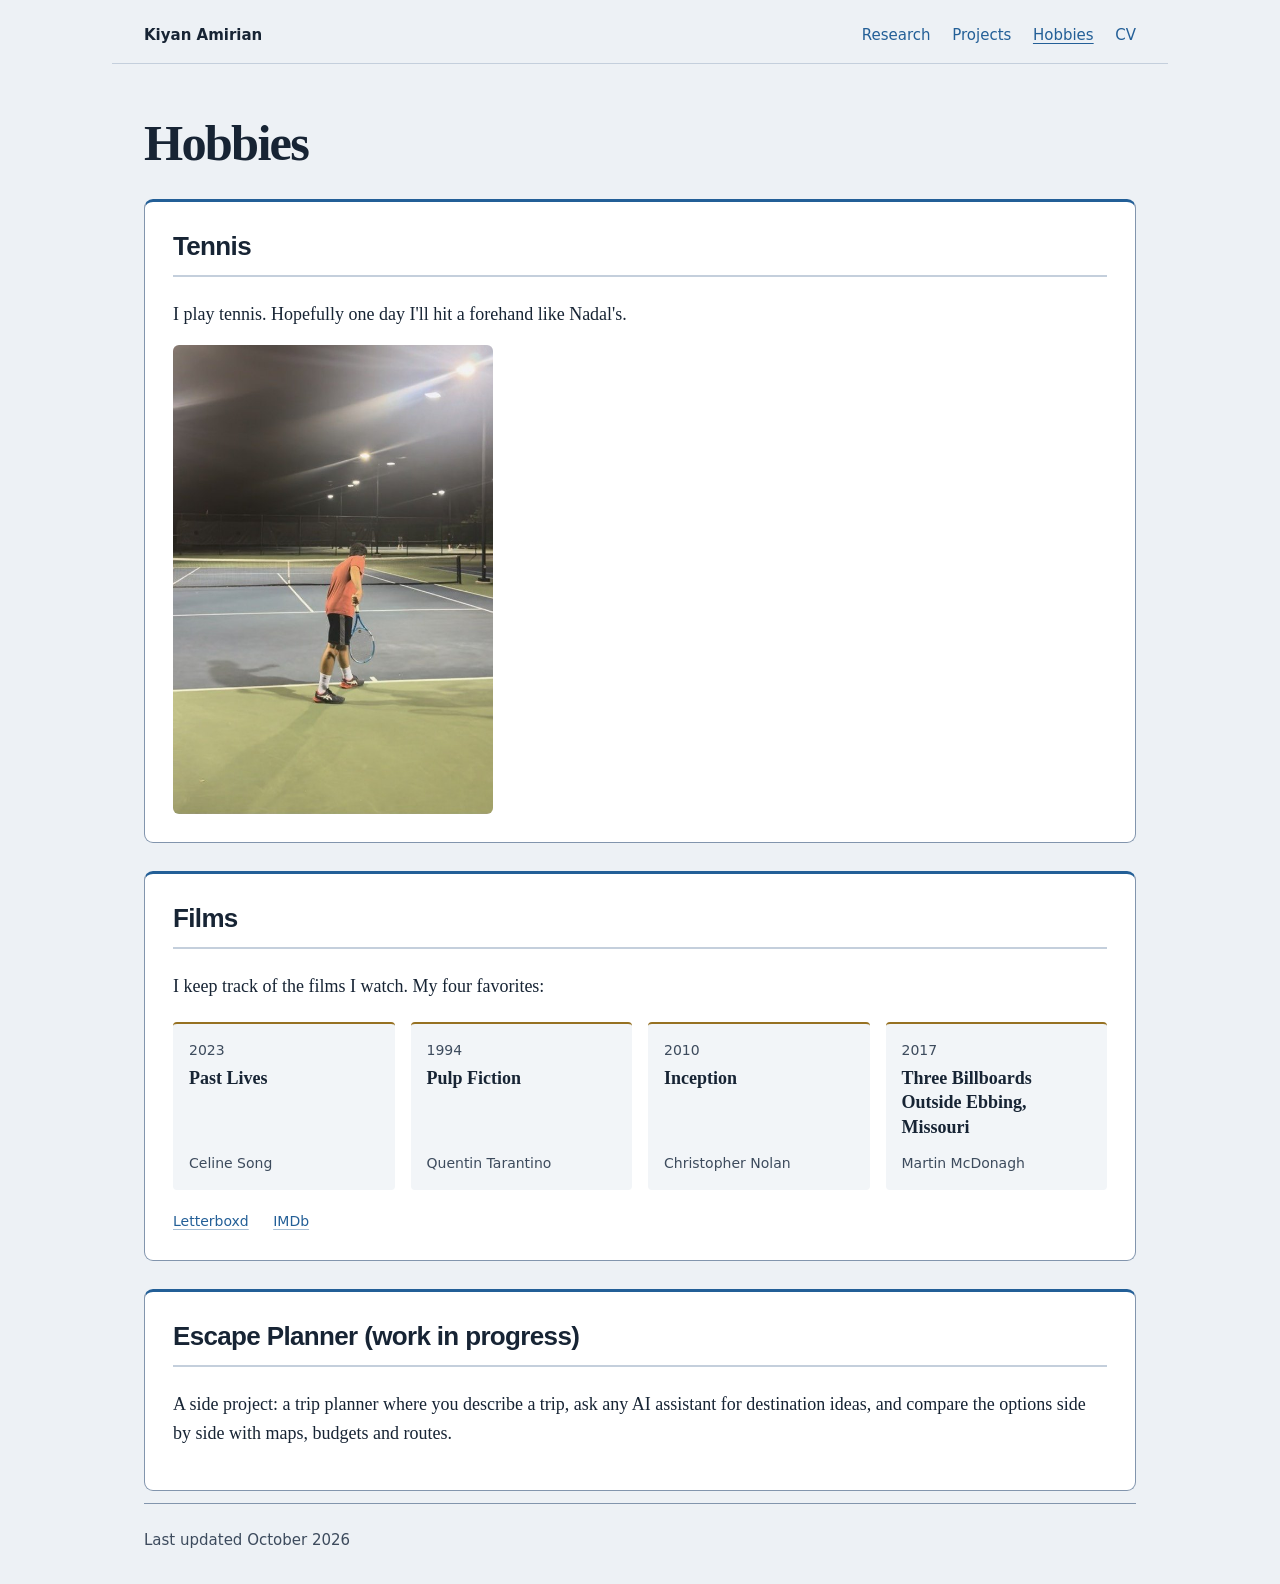
==== commit 07b3d817: "Add Escape Planner (work in progress) to Hobbies" ====
--- a/hobbies.html
+++ b/hobbies.html
@@ -49,6 +49,11 @@
     </p>
   </section>
 
+  <section class="card hobby" aria-labelledby="escape-planner">
+    <h2 id="escape-planner">Escape Planner (work in progress)</h2>
+    <p>A side project: a trip planner where you describe a trip, ask any AI assistant for destination ideas, and compare the options side by side with maps, budgets and routes.</p>
+  </section>
+
   <footer>Last updated October 2026</footer>
 
 </main>
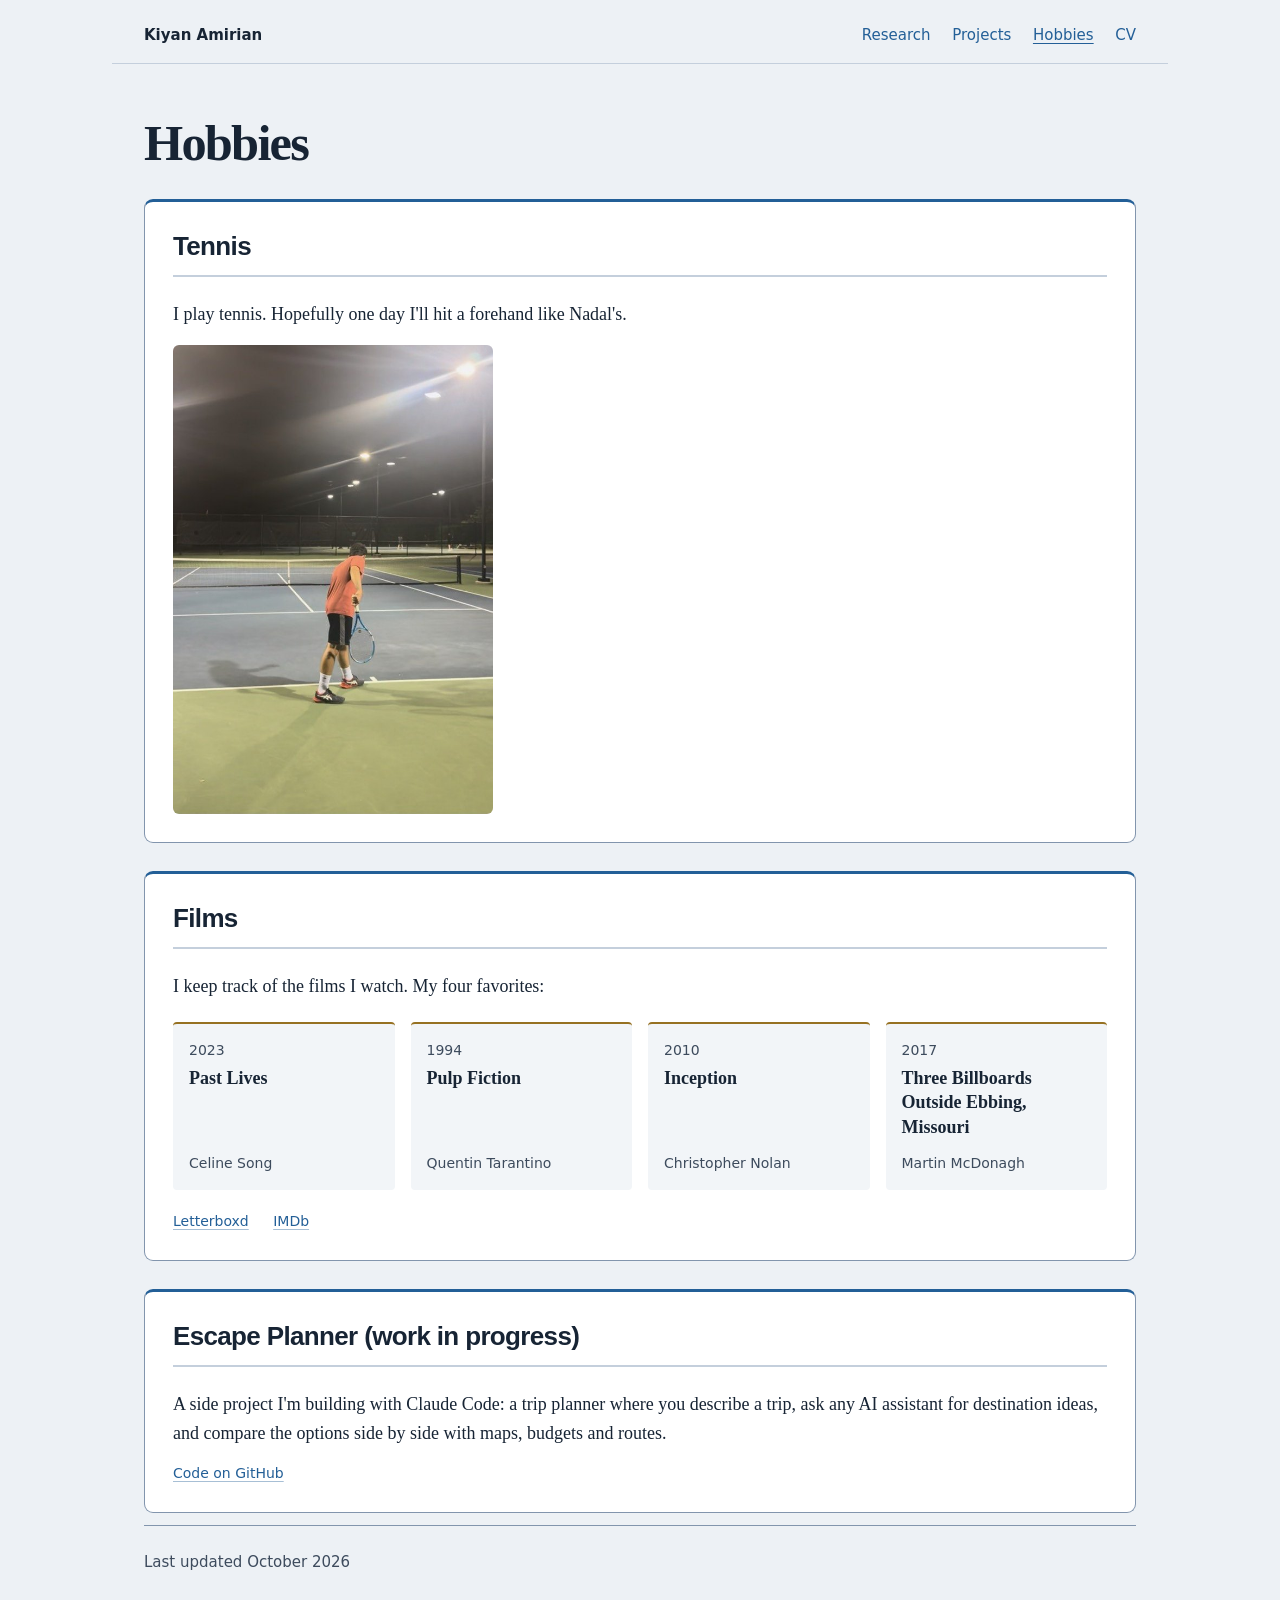
==== commit b4cd0458: "Add Escape Planner to Hobbies and home page" ====
--- a/hobbies.html
+++ b/hobbies.html
@@ -51,7 +51,10 @@
 
   <section class="card hobby" aria-labelledby="escape-planner">
     <h2 id="escape-planner">Escape Planner (work in progress)</h2>
-    <p>A side project: a trip planner where you describe a trip, ask any AI assistant for destination ideas, and compare the options side by side with maps, budgets and routes.</p>
+    <p>A side project I'm building with Claude Code: a trip planner where you describe a trip, ask any AI assistant for destination ideas, and compare the options side by side with maps, budgets and routes.</p>
+    <p class="linkrow">
+      <a href="https://github.com/kamirian/escape-planner">Code on GitHub</a>
+    </p>
   </section>
 
   <footer>Last updated October 2026</footer>
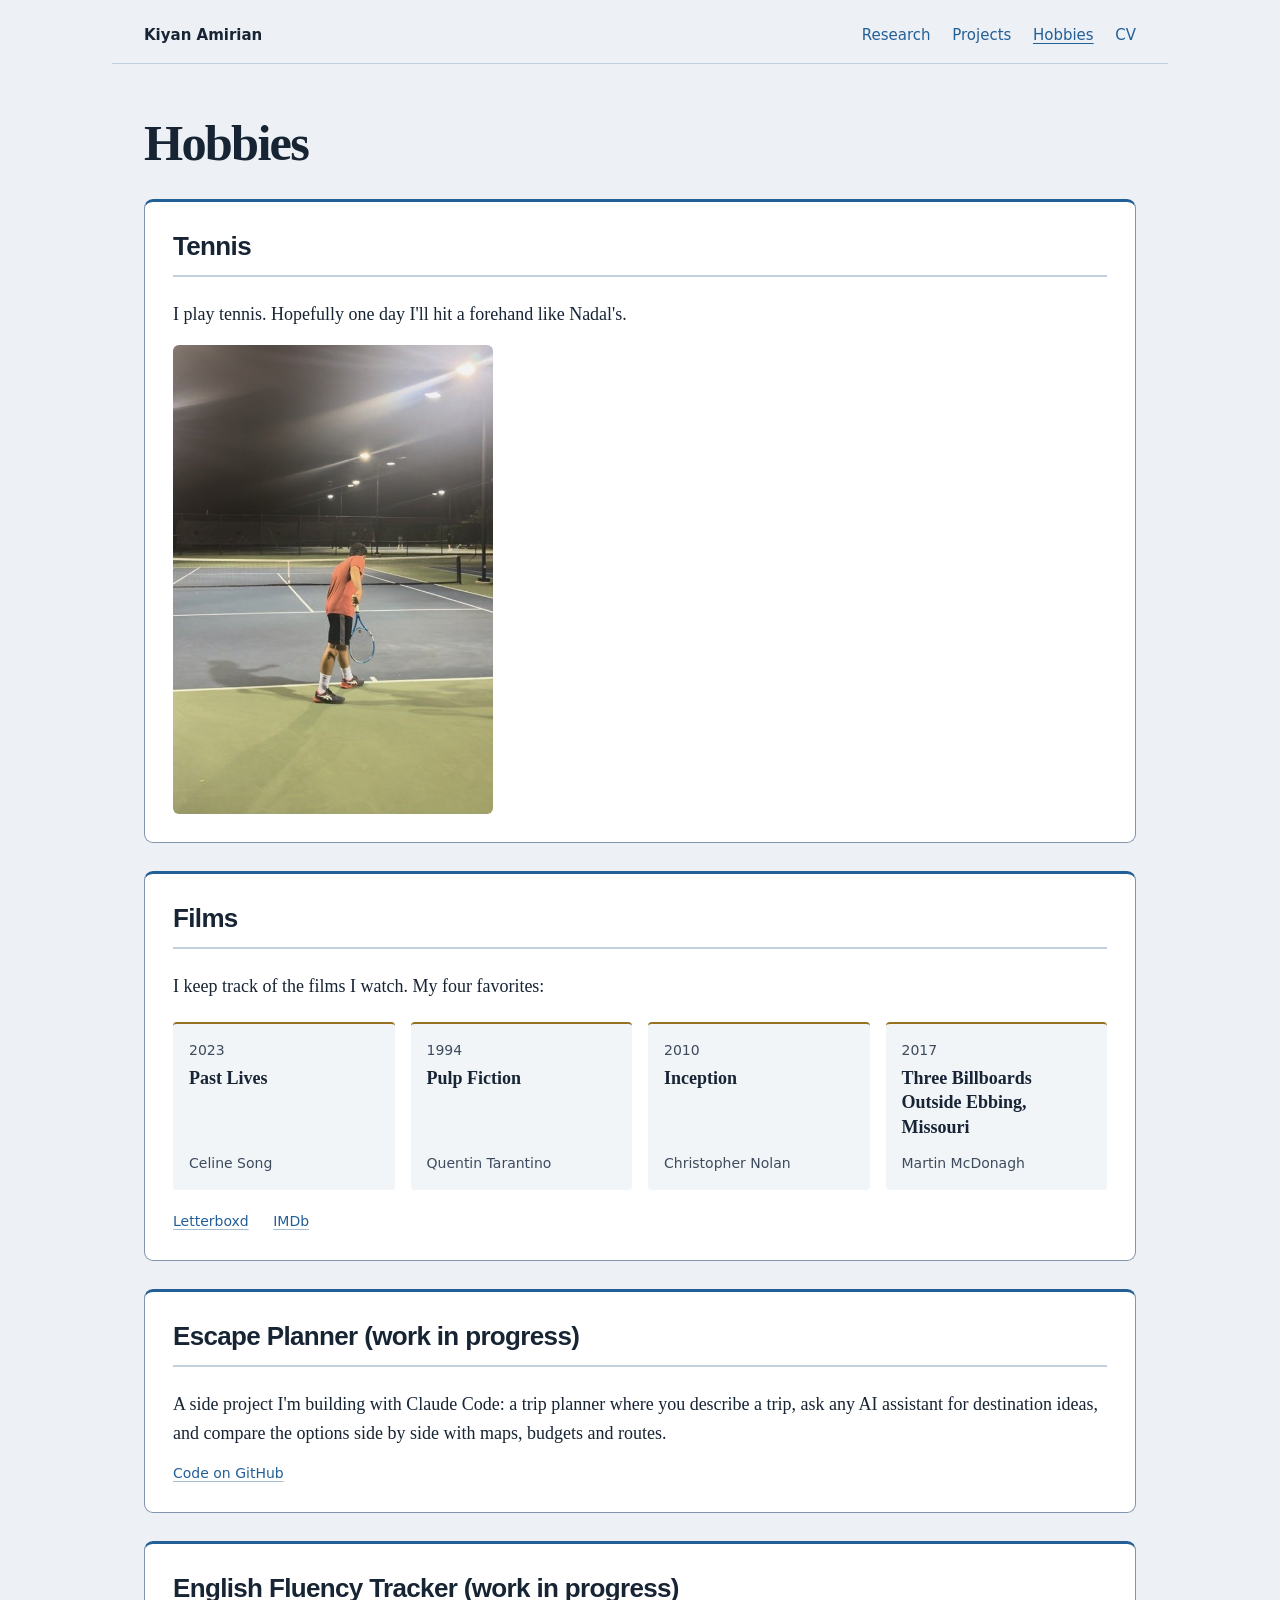
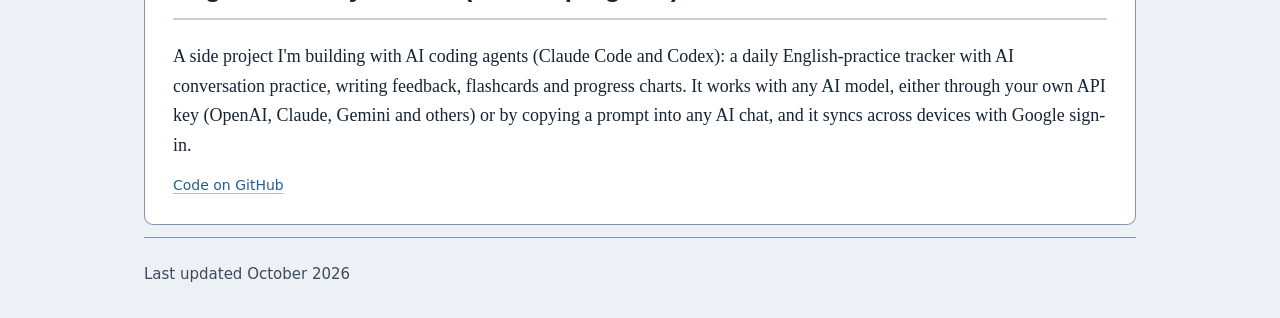
==== commit 5c81499a: "Add English Fluency Tracker to Hobbies and home page" ====
--- a/hobbies.html
+++ b/hobbies.html
@@ -57,6 +57,14 @@
     </p>
   </section>
 
+  <section class="card hobby" aria-labelledby="english-fluency-tracker">
+    <h2 id="english-fluency-tracker">English Fluency Tracker (work in progress)</h2>
+    <p>A side project I'm building with AI coding agents (Claude Code and Codex): a daily English-practice tracker with AI conversation practice, writing feedback, flashcards and progress charts. It works with any AI model, either through your own API key (OpenAI, Claude, Gemini and others) or by copying a prompt into any AI chat, and it syncs across devices with Google sign-in.</p>
+    <p class="linkrow">
+      <a href="https://github.com/kamirian/english-fluency-tracker">Code on GitHub</a>
+    </p>
+  </section>
+
   <footer>Last updated October 2026</footer>
 
 </main>
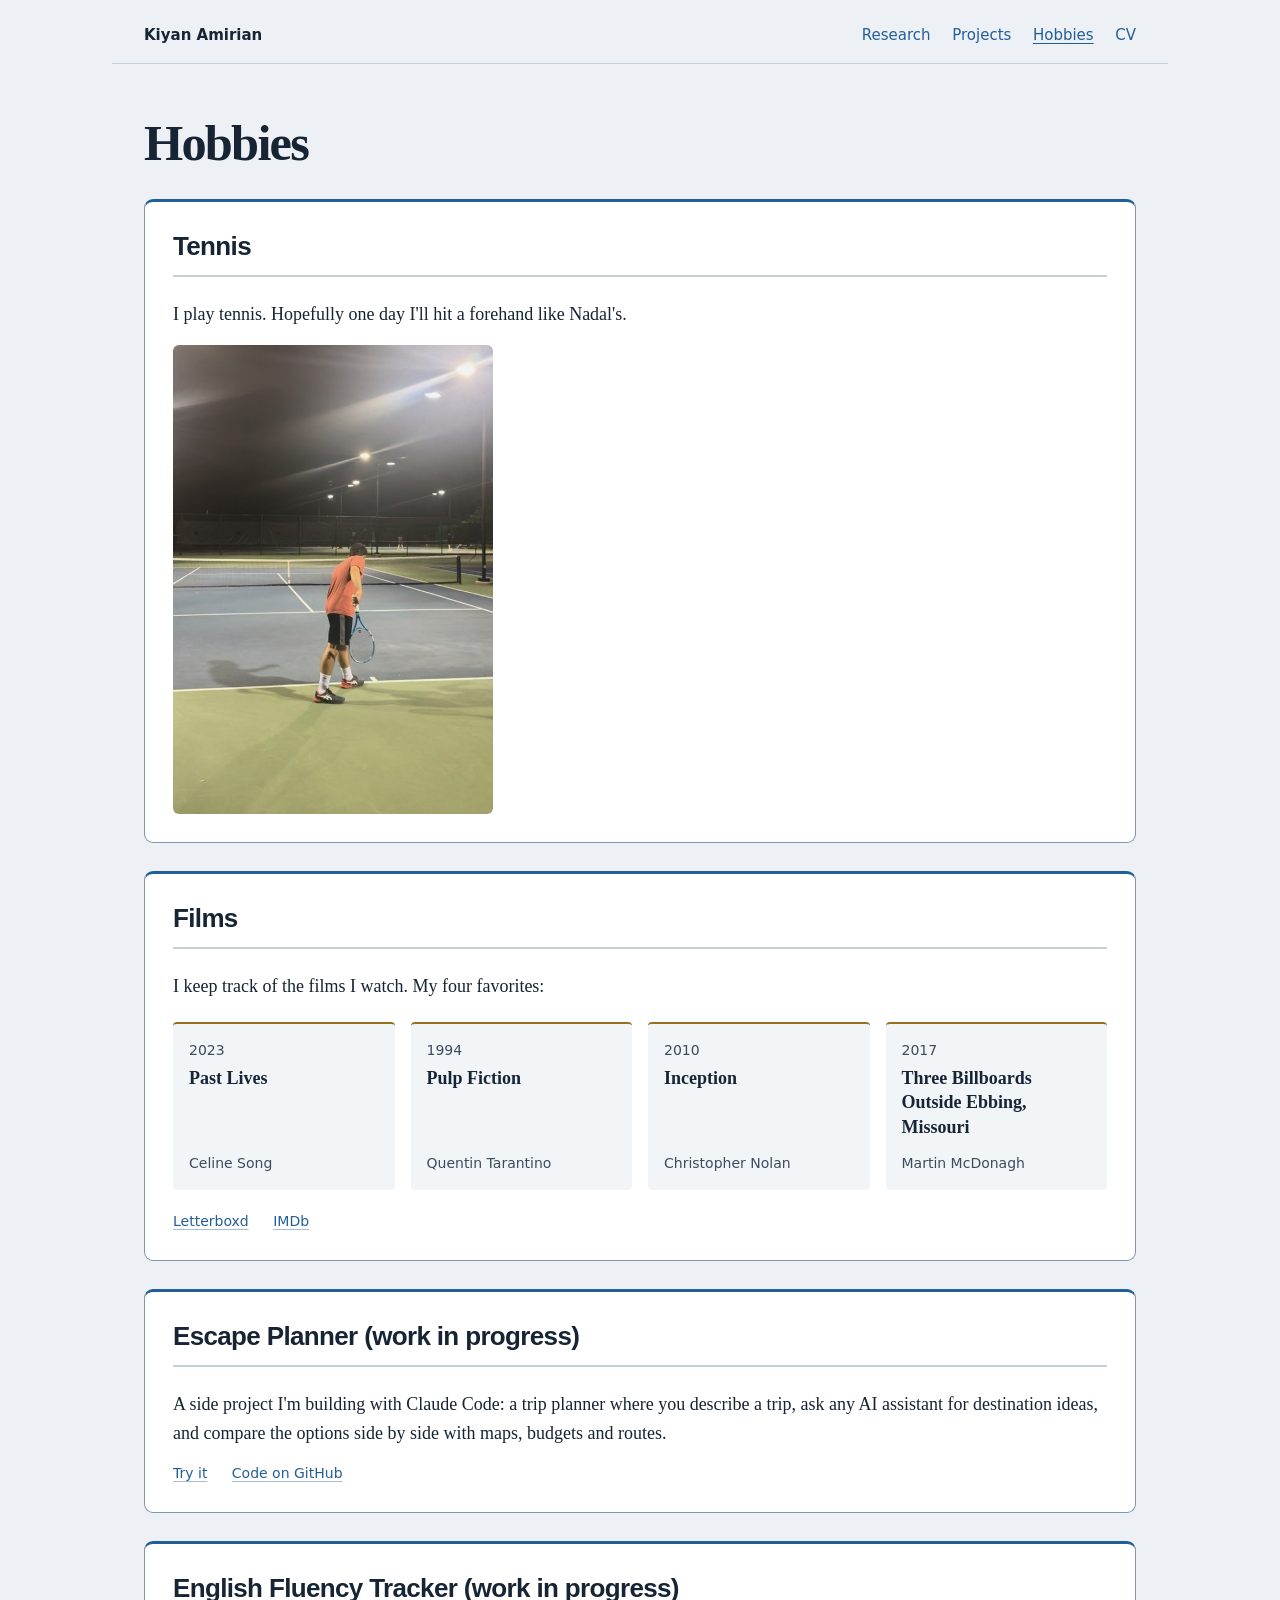
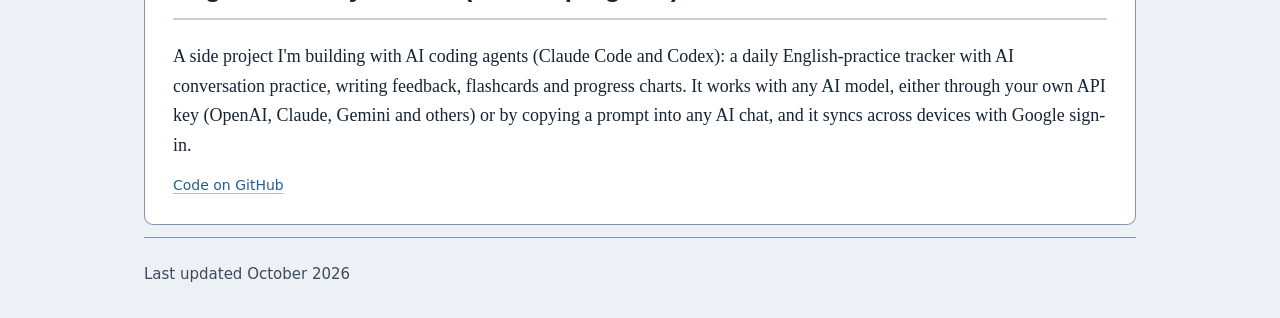
==== commit 77d56420: "Add Escape Planner live link to Hobbies" ====
--- a/hobbies.html
+++ b/hobbies.html
@@ -53,6 +53,7 @@
     <h2 id="escape-planner">Escape Planner (work in progress)</h2>
     <p>A side project I'm building with Claude Code: a trip planner where you describe a trip, ask any AI assistant for destination ideas, and compare the options side by side with maps, budgets and routes.</p>
     <p class="linkrow">
+      <a href="https://kamirian.github.io/escape-planner/">Try it</a>
       <a href="https://github.com/kamirian/escape-planner">Code on GitHub</a>
     </p>
   </section>
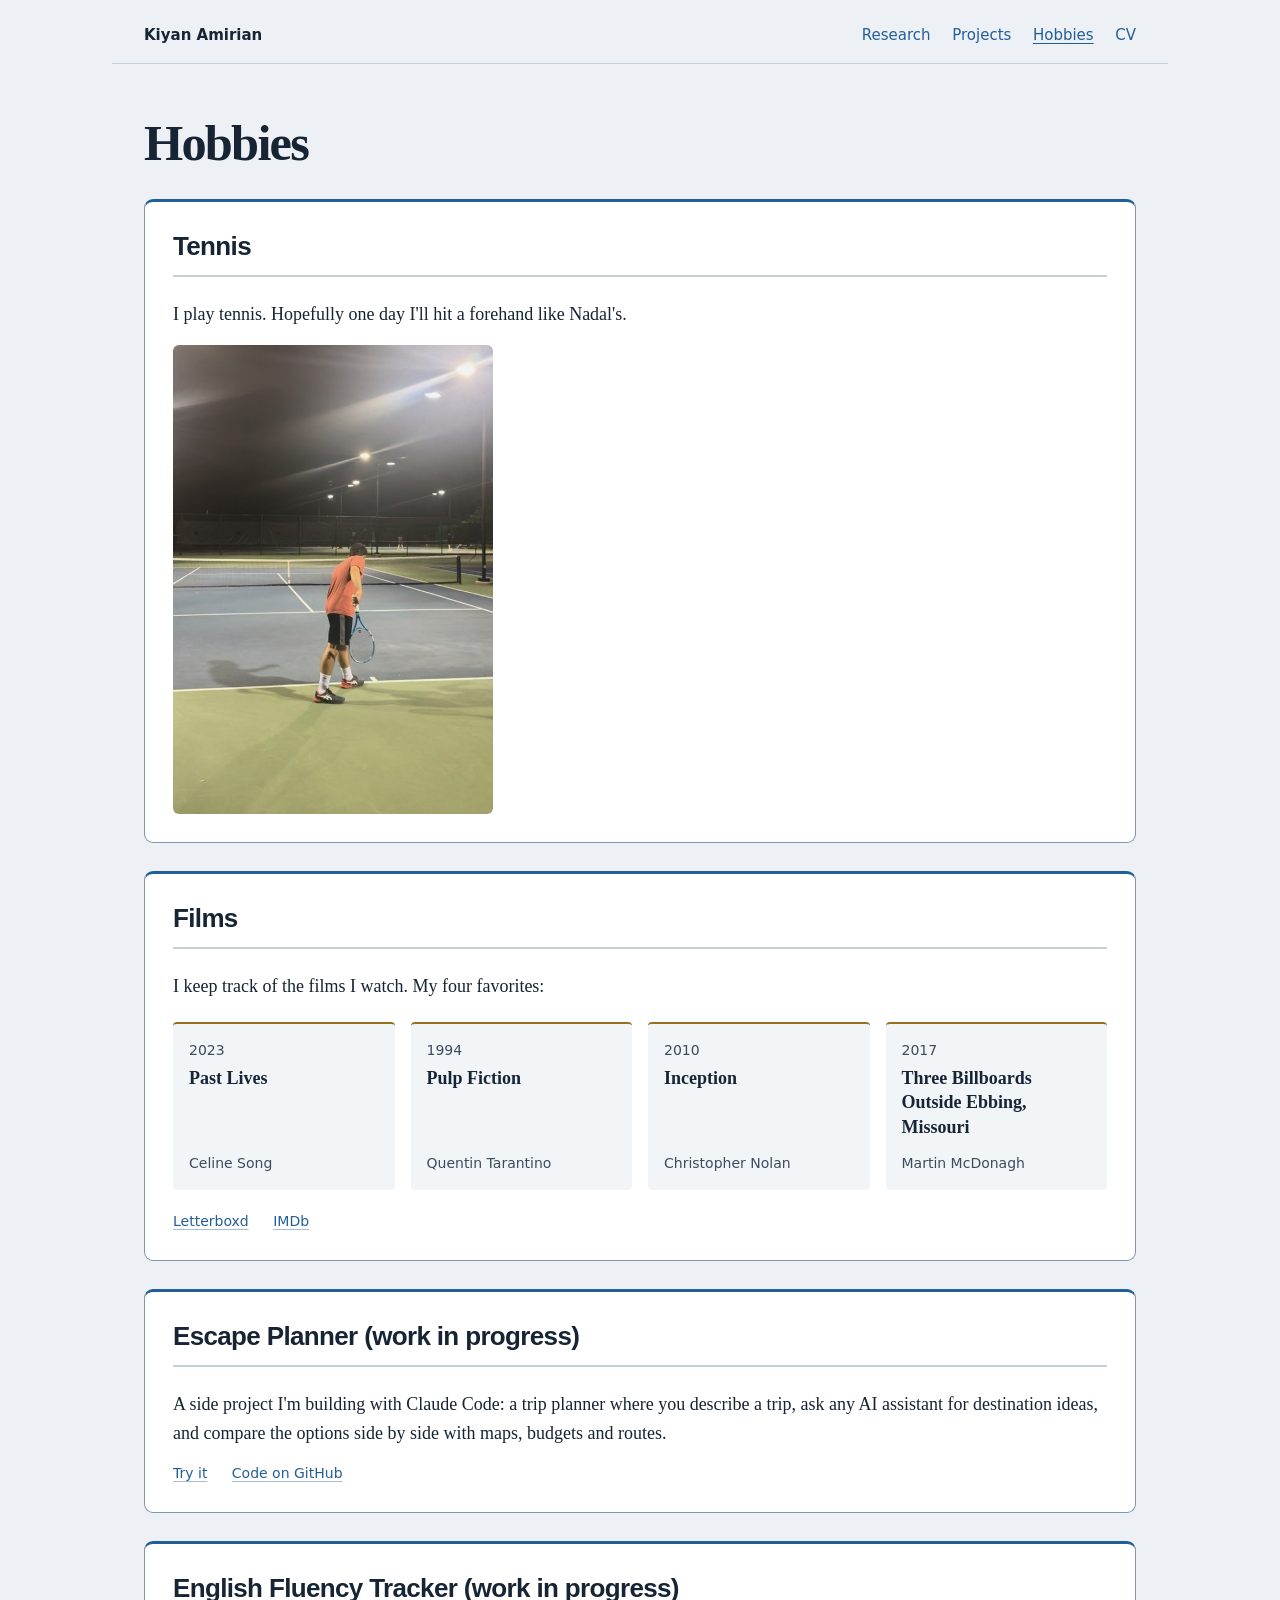
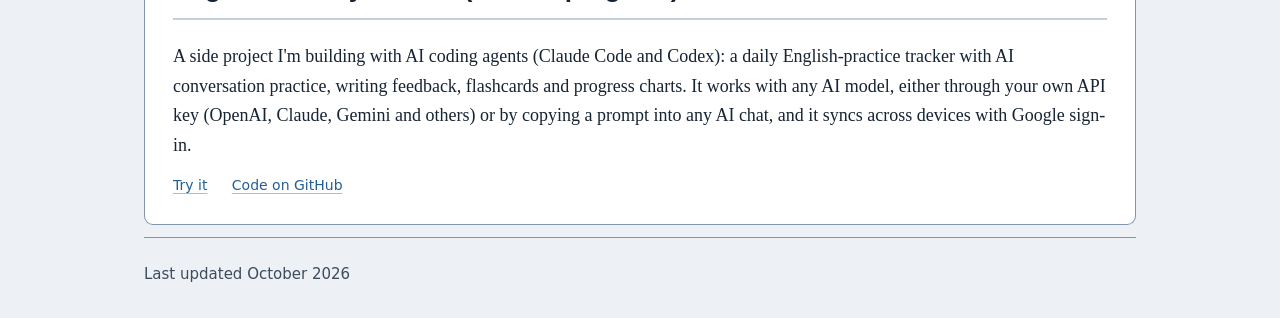
==== commit d869ffd0: "Add English Fluency Tracker live link to Hobbies" ====
--- a/hobbies.html
+++ b/hobbies.html
@@ -62,6 +62,7 @@
     <h2 id="english-fluency-tracker">English Fluency Tracker (work in progress)</h2>
     <p>A side project I'm building with AI coding agents (Claude Code and Codex): a daily English-practice tracker with AI conversation practice, writing feedback, flashcards and progress charts. It works with any AI model, either through your own API key (OpenAI, Claude, Gemini and others) or by copying a prompt into any AI chat, and it syncs across devices with Google sign-in.</p>
     <p class="linkrow">
+      <a href="https://english-fluency-tracker.kamirian.workers.dev/">Try it</a>
       <a href="https://github.com/kamirian/english-fluency-tracker">Code on GitHub</a>
     </p>
   </section>
